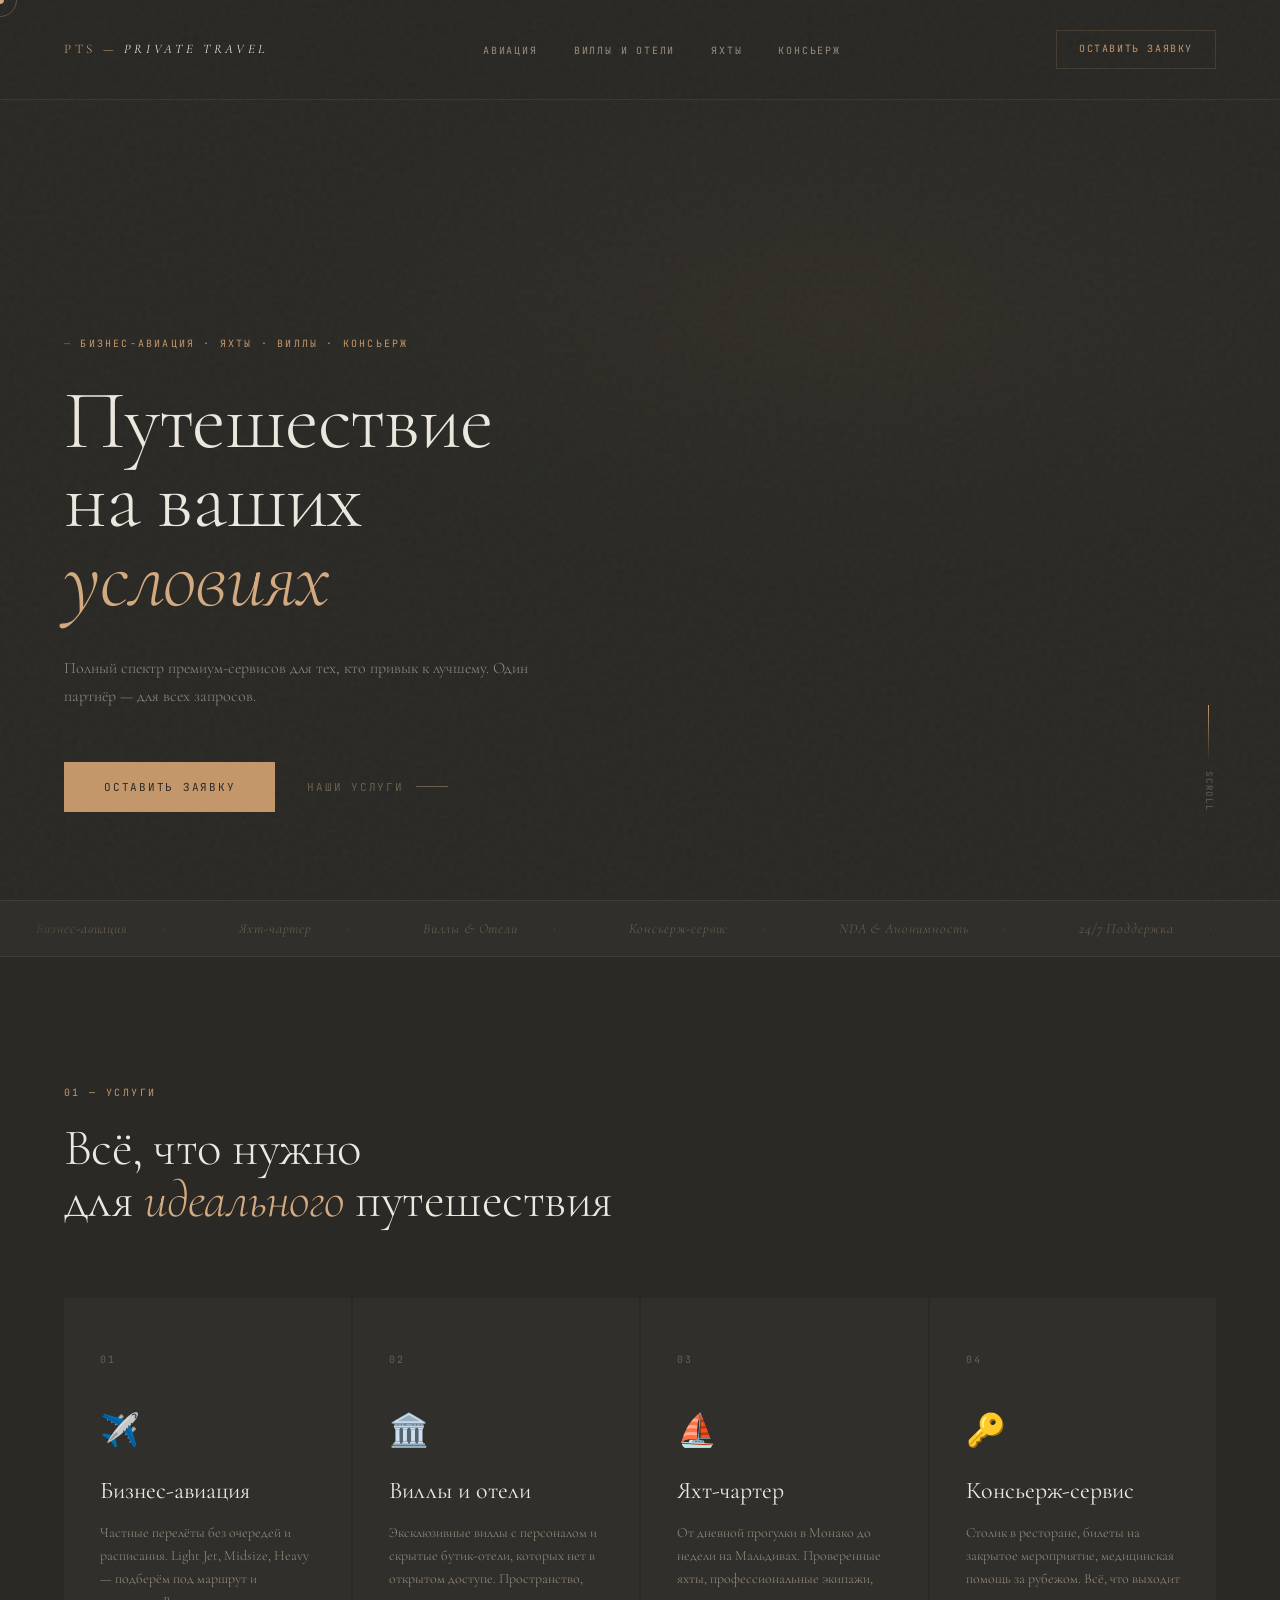
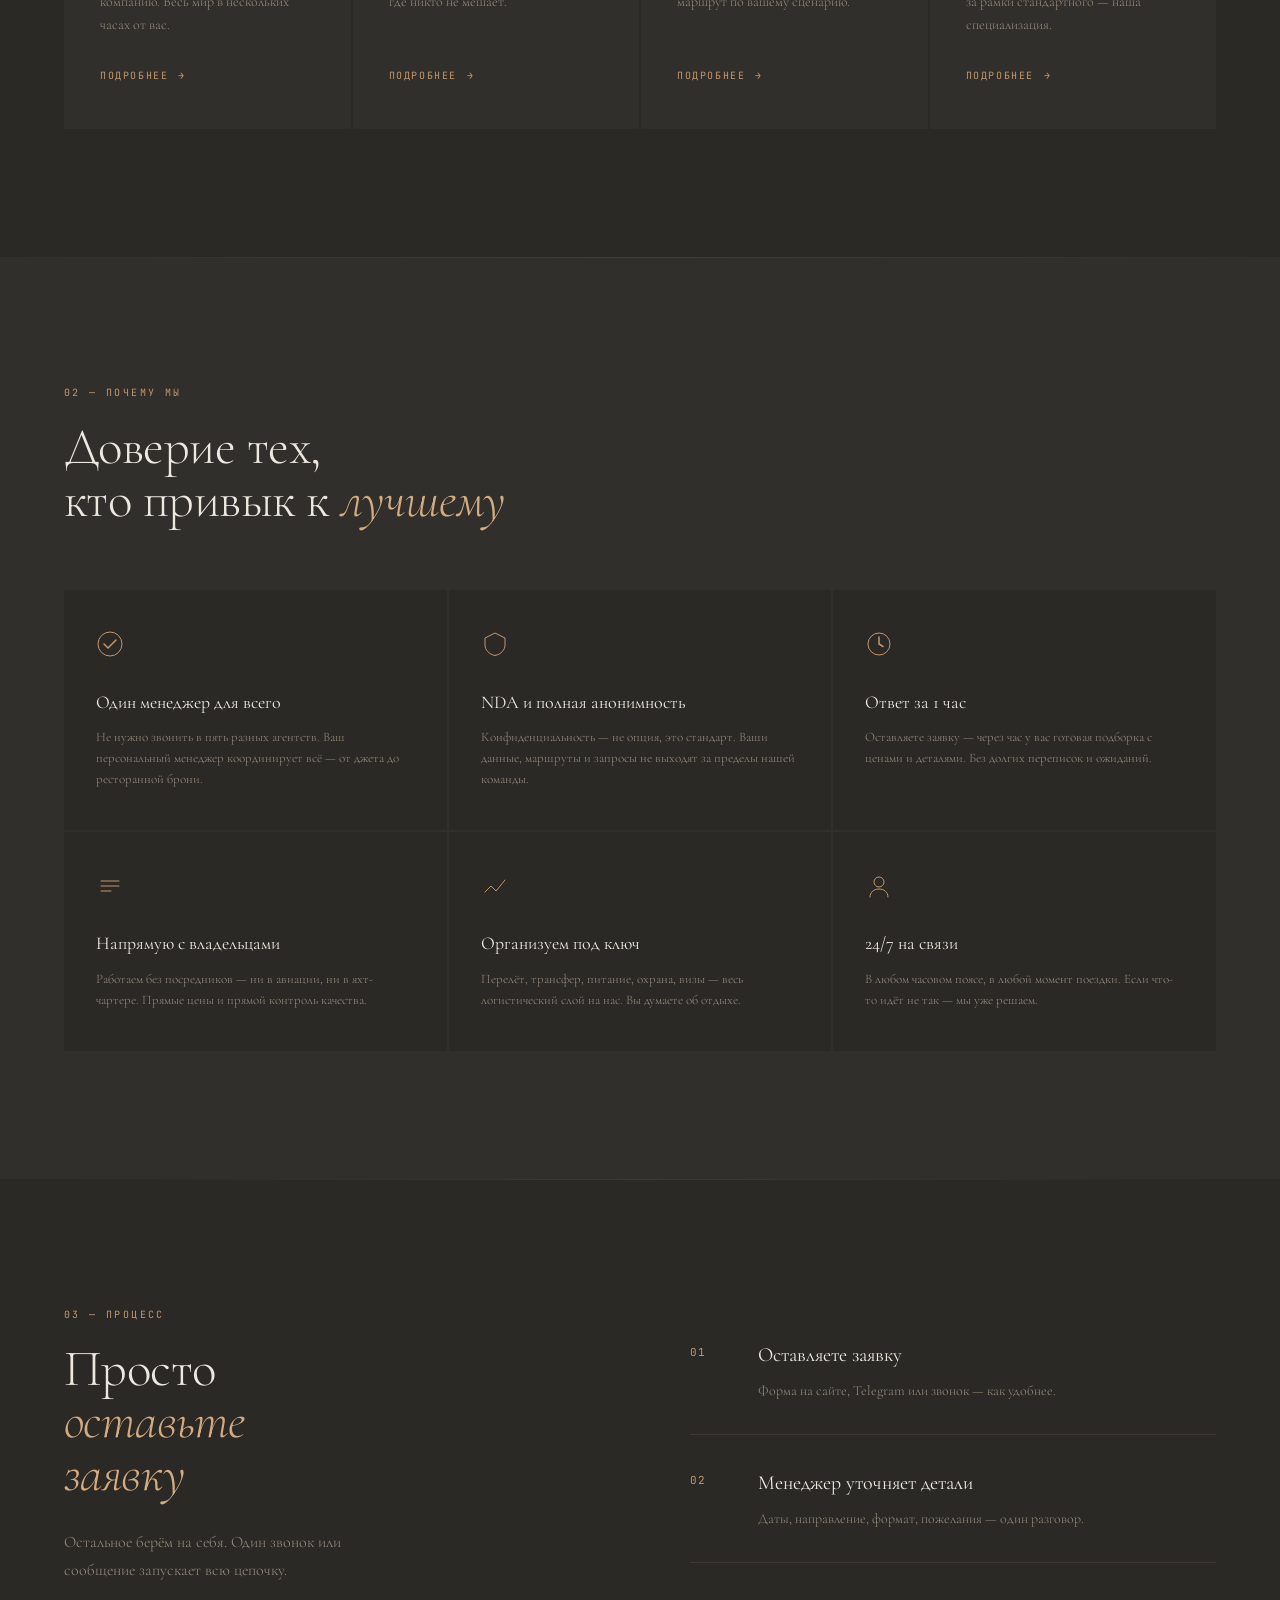
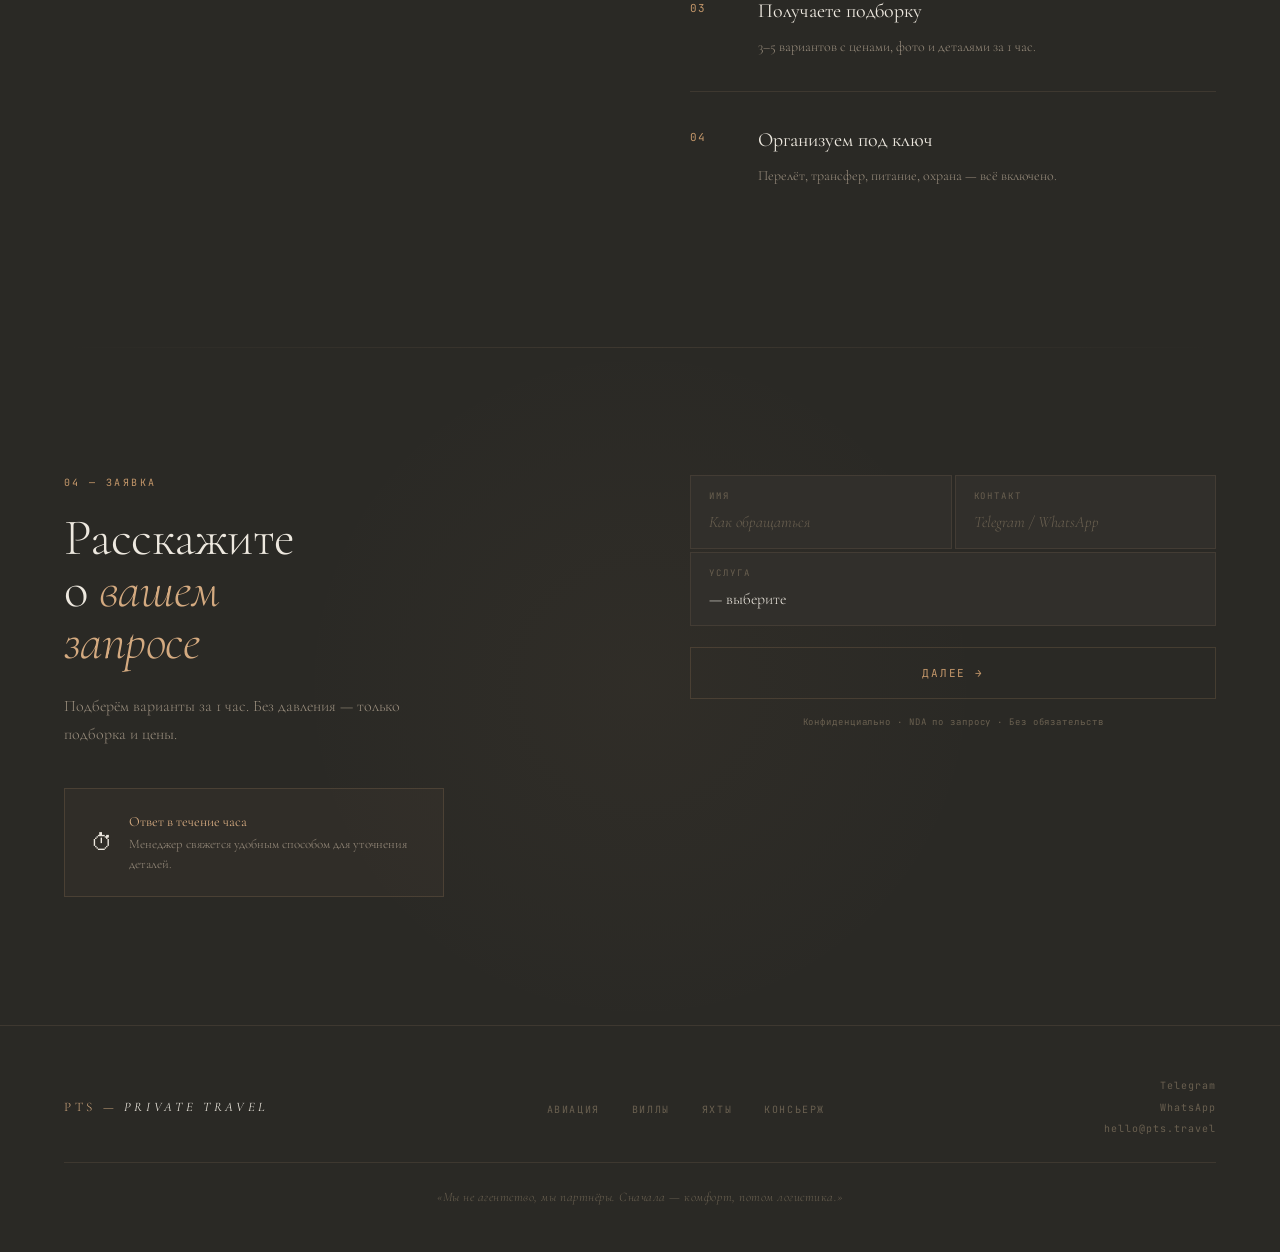
==== index.html @ 1ba2e98f "fix hero section" ====
<!DOCTYPE html>
<html lang="ru">
<head>
<meta charset="UTF-8">
<meta name="viewport" content="width=device-width, initial-scale=1.0">
<title>Private Travel Services — Luxury Travel</title>
<link rel="stylesheet" href="style.css">
<style>
/* ── index.html — page-specific styles ── */

/* Process section responsive grid */
.process-grid {
  display: grid;
  grid-template-columns: 1fr 1fr;
  gap: 100px;
  align-items: start;
}
@media (max-width: 860px) {
  .process-grid { grid-template-columns: 1fr; gap: 48px; }
}

/* Mobile sticky CTA */
.mobile-sticky-cta { display: none; }
@media (max-width: 860px) {
  .mobile-sticky-cta {
    display: block;
    position: fixed;
    bottom: 0; left: 0; right: 0;
    background: var(--honey);
    color: var(--charcoal);
    font-family: var(--mono);
    font-size: 11px;
    letter-spacing: .18em;
    text-transform: uppercase;
    text-align: center;
    padding: 18px 24px;
    padding-bottom: calc(18px + env(safe-area-inset-bottom));
    text-decoration: none;
    z-index: 300;
    transition: background .3s;
  }
  .mobile-sticky-cta:active { background: var(--accent-lt); }
  footer { padding-bottom: 80px; }
}

/* Multi-step form */
.form-step {
  display: flex;
  flex-direction: column;
  gap: 3px;
}
.form-step-2 { display: none; }
.form-step-2.active { display: flex; }

.form-next-btn {
  margin-top: 18px;
  background: transparent;
  color: var(--honey);
  border: 1px solid var(--border);
  font-family: var(--mono);
  font-size: 11px;
  letter-spacing: .18em;
  text-transform: uppercase;
  padding: 18px 40px;
  cursor: pointer;
  width: 100%;
  text-align: center;
  transition: all .3s;
}
.form-next-btn:hover {
  background: rgba(196,151,106,.07);
  border-color: var(--honey);
}

.form-back-btn {
  margin-bottom: 4px;
  background: none;
  border: none;
  color: var(--text-dim);
  font-family: var(--mono);
  font-size: 9px;
  letter-spacing: .18em;
  text-transform: uppercase;
  cursor: pointer;
  padding: 0;
  display: flex;
  align-items: center;
  gap: 8px;
  transition: color .3s;
}
.form-back-btn:hover { color: var(--text-muted); }
.form-back-btn::before { content: '←'; }

.form-step-label {
  font-family: var(--mono);
  font-size: 9px;
  letter-spacing: .2em;
  text-transform: uppercase;
  color: var(--honey);
  padding: 10px 0 6px;
  border-bottom: 1px solid var(--border-dim);
  margin-bottom: 4px;
}

/* Date input styling */
input[type="date"] {
  color-scheme: dark;
  cursor: pointer;
}
input[type="date"]::-webkit-calendar-picker-indicator {
  filter: opacity(0.45) sepia(1) hue-rotate(340deg) saturate(1.5);
  cursor: pointer;
  transition: filter .3s;
}
input[type="date"]:hover::-webkit-calendar-picker-indicator,
input[type="date"]:focus::-webkit-calendar-picker-indicator {
  filter: opacity(0.85) sepia(1) hue-rotate(340deg) saturate(1.5);
}
input[type="number"] { cursor: text; }
</style>
</head>
<body>

<div class="cursor" id="cursor"></div>
<div class="cursor-ring" id="cursor-ring"></div>

<!-- NAV -->
<nav id="main-nav">
  <a href="index.html" class="nav-logo">PTS &mdash; <span>Private Travel</span></a>
  <ul class="nav-links">
    <li><a href="aviation.html">Авиация</a></li>
    <li><a href="villas.html">Виллы и отели</a></li>
    <li><a href="yachts.html">Яхты</a></li>
    <li><a href="concierge.html">Консьерж</a></li>
  </ul>
  <a href="#form" class="nav-cta">Оставить заявку</a>
</nav>

<!-- HERO -->
<section class="hero">
  <div class="hero-bg" style="background-image: url('https://images.unsplash.com/photo-1506905925346-21bda4d32df4?w=1920&q=80');"></div>
  <span class="hero-label">Бизнес-авиация · Яхты · Виллы · Консьерж</span>
  <h1 class="hero-title">Путешествие<br>на ваших<br><em>условиях</em></h1>
  <p class="hero-sub">Полный спектр премиум-сервисов для тех, кто привык к лучшему. Один партнёр — для всех запросов.</p>
  <div class="hero-actions">
    <a href="#form" class="btn-primary">Оставить заявку</a>
    <a href="#services" class="btn-ghost">Наши услуги</a>
  </div>
  <div class="hero-scroll-indicator">
    <div class="scroll-line"></div>
    <span>Scroll</span>
  </div>
</section>

<!-- MARQUEE -->
<div class="marquee-band">
  <div class="marquee-track">
    <span class="marquee-item">Бизнес-авиация</span>
    <span class="marquee-item">Яхт-чартер</span>
    <span class="marquee-item">Виллы & Отели</span>
    <span class="marquee-item">Консьерж-сервис</span>
    <span class="marquee-item">NDA & Анонимность</span>
    <span class="marquee-item">24/7 Поддержка</span>
    <span class="marquee-item">Под ключ</span>
    <span class="marquee-item">Бизнес-авиация</span>
    <span class="marquee-item">Яхт-чартер</span>
    <span class="marquee-item">Виллы & Отели</span>
    <span class="marquee-item">Консьерж-сервис</span>
    <span class="marquee-item">NDA & Анонимность</span>
    <span class="marquee-item">24/7 Поддержка</span>
    <span class="marquee-item">Под ключ</span>
  </div>
</div>

<!-- SERVICES -->
<section class="section" id="services">
  <div class="reveal">
    <span class="section-label">01 &mdash; Услуги</span>
    <h2 class="section-title">Всё, что нужно<br>для <em>идеального</em> путешествия</h2>
  </div>
  <div class="services-grid" data-stagger>

    <a href="aviation.html" class="service-card reveal reveal-delay-1">
      <div class="service-card-num">01</div>
      <span class="service-card-icon">✈️</span>
      <div class="service-card-name">Бизнес-авиация</div>
      <p class="service-card-desc">Частные перелёты без очередей и расписания. Light Jet, Midsize, Heavy — подберём под маршрут и компанию. Весь мир в нескольких часах от вас.</p>
      <div class="service-card-link">Подробнее</div>
    </a>

    <a href="villas.html" class="service-card reveal reveal-delay-2">
      <div class="service-card-num">02</div>
      <span class="service-card-icon">🏛️</span>
      <div class="service-card-name">Виллы и отели</div>
      <p class="service-card-desc">Эксклюзивные виллы с персоналом и скрытые бутик-отели, которых нет в открытом доступе. Пространство, где никто не мешает.</p>
      <div class="service-card-link">Подробнее</div>
    </a>

    <a href="yachts.html" class="service-card reveal reveal-delay-3">
      <div class="service-card-num">03</div>
      <span class="service-card-icon">⛵</span>
      <div class="service-card-name">Яхт-чартер</div>
      <p class="service-card-desc">От дневной прогулки в Монако до недели на Мальдивах. Проверенные яхты, профессиональные экипажи, маршрут по вашему сценарию.</p>
      <div class="service-card-link">Подробнее</div>
    </a>

    <a href="concierge.html" class="service-card reveal reveal-delay-4">
      <div class="service-card-num">04</div>
      <span class="service-card-icon">🔑</span>
      <div class="service-card-name">Консьерж-сервис</div>
      <p class="service-card-desc">Столик в ресторане, билеты на закрытое мероприятие, медицинская помощь за рубежом. Всё, что выходит за рамки стандартного — наша специализация.</p>
      <div class="service-card-link">Подробнее</div>
    </a>

  </div>
</section>

<!-- WHY -->
<section class="section section-alt" id="why">
  <div class="reveal">
    <span class="section-label">02 &mdash; Почему мы</span>
    <h2 class="section-title">Доверие тех,<br>кто привык к <em>лучшему</em></h2>
  </div>
  <div class="why-grid" data-stagger>
    <div class="why-item reveal">
      <svg viewBox="0 0 28 28" fill="none"><circle cx="14" cy="14" r="12" stroke="#c4976a" stroke-width="1"/><path d="M8 14l4 4 8-8" stroke="#c4976a" stroke-width="1.5" stroke-linecap="round" stroke-linejoin="round"/></svg>
      <div class="why-item-title">Один менеджер для всего</div>
      <div class="why-item-text">Не нужно звонить в пять разных агентств. Ваш персональный менеджер координирует всё — от джета до ресторанной брони.</div>
    </div>
    <div class="why-item reveal">
      <svg viewBox="0 0 28 28" fill="none"><path d="M14 3L4 8v7c0 4.8 3.8 9.3 10 10.5C20.2 24.3 24 19.8 24 15V8L14 3z" stroke="#c4976a" stroke-width="1" stroke-linejoin="round"/></svg>
      <div class="why-item-title">NDA и полная анонимность</div>
      <div class="why-item-text">Конфиденциальность — не опция, это стандарт. Ваши данные, маршруты и запросы не выходят за пределы нашей команды.</div>
    </div>
    <div class="why-item reveal">
      <svg viewBox="0 0 28 28" fill="none"><circle cx="14" cy="14" r="11" stroke="#c4976a" stroke-width="1"/><path d="M14 7v7l4 2.5" stroke="#c4976a" stroke-width="1.5" stroke-linecap="round"/></svg>
      <div class="why-item-title">Ответ за 1 час</div>
      <div class="why-item-text">Оставляете заявку — через час у вас готовая подборка с ценами и деталями. Без долгих переписок и ожиданий.</div>
    </div>
    <div class="why-item reveal">
      <svg viewBox="0 0 28 28" fill="none"><path d="M5 14h18M5 9h18M5 19h10" stroke="#c4976a" stroke-width="1" stroke-linecap="round"/></svg>
      <div class="why-item-title">Напрямую с владельцами</div>
      <div class="why-item-text">Работаем без посредников — ни в авиации, ни в яхт-чартере. Прямые цены и прямой контроль качества.</div>
    </div>
    <div class="why-item reveal">
      <svg viewBox="0 0 28 28" fill="none"><path d="M4 20l6-6 5 5 9-11" stroke="#c4976a" stroke-width="1" stroke-linecap="round" stroke-linejoin="round"/></svg>
      <div class="why-item-title">Организуем под ключ</div>
      <div class="why-item-text">Перелёт, трансфер, питание, охрана, визы — весь логистический слой на нас. Вы думаете об отдыхе.</div>
    </div>
    <div class="why-item reveal">
      <svg viewBox="0 0 28 28" fill="none"><circle cx="14" cy="10" r="5" stroke="#c4976a" stroke-width="1"/><path d="M5 25c0-5 4-8 9-8s9 3 9 8" stroke="#c4976a" stroke-width="1" stroke-linecap="round"/></svg>
      <div class="why-item-title">24/7 на связи</div>
      <div class="why-item-text">В любом часовом поясе, в любой момент поездки. Если что-то идёт не так — мы уже решаем.</div>
    </div>
  </div>
</section>

<!-- HOW IT WORKS -->
<section class="section" id="how">
  <div class="process-grid">
    <div class="reveal">
      <span class="section-label">03 &mdash; Процесс</span>
      <h2 class="section-title">Просто<br><em>оставьте<br>заявку</em></h2>
      <p style="margin-top:28px;font-size:16px;font-weight:300;color:var(--text-muted);line-height:1.75;max-width:340px;">Остальное берём на себя. Один звонок или сообщение запускает всю цепочку.</p>
    </div>
    <div>
      <div style="display:flex;flex-direction:column;gap:0;" data-stagger>
        <div class="reveal" style="display:grid;grid-template-columns:44px 1fr;gap:24px;padding:32px 0;border-bottom:1px solid var(--border-dim);">
          <div style="font-family:var(--mono);font-size:11px;letter-spacing:.1em;color:var(--honey);padding-top:4px;">01</div>
          <div>
            <div style="font-family:var(--serif);font-size:20px;font-weight:400;color:var(--cream-light);margin-bottom:8px;">Оставляете заявку</div>
            <div style="font-size:14px;font-weight:300;color:var(--text-muted);line-height:1.6;">Форма на сайте, Telegram или звонок — как удобнее.</div>
          </div>
        </div>
        <div class="reveal" style="display:grid;grid-template-columns:44px 1fr;gap:24px;padding:32px 0;border-bottom:1px solid var(--border-dim);">
          <div style="font-family:var(--mono);font-size:11px;letter-spacing:.1em;color:var(--honey);padding-top:4px;">02</div>
          <div>
            <div style="font-family:var(--serif);font-size:20px;font-weight:400;color:var(--cream-light);margin-bottom:8px;">Менеджер уточняет детали</div>
            <div style="font-size:14px;font-weight:300;color:var(--text-muted);line-height:1.6;">Даты, направление, формат, пожелания — один разговор.</div>
          </div>
        </div>
        <div class="reveal" style="display:grid;grid-template-columns:44px 1fr;gap:24px;padding:32px 0;border-bottom:1px solid var(--border-dim);">
          <div style="font-family:var(--mono);font-size:11px;letter-spacing:.1em;color:var(--honey);padding-top:4px;">03</div>
          <div>
            <div style="font-family:var(--serif);font-size:20px;font-weight:400;color:var(--cream-light);margin-bottom:8px;">Получаете подборку</div>
            <div style="font-size:14px;font-weight:300;color:var(--text-muted);line-height:1.6;">3–5 вариантов с ценами, фото и деталями за 1 час.</div>
          </div>
        </div>
        <div class="reveal" style="display:grid;grid-template-columns:44px 1fr;gap:24px;padding:32px 0;">
          <div style="font-family:var(--mono);font-size:11px;letter-spacing:.1em;color:var(--honey);padding-top:4px;">04</div>
          <div>
            <div style="font-family:var(--serif);font-size:20px;font-weight:400;color:var(--cream-light);margin-bottom:8px;">Организуем под ключ</div>
            <div style="font-size:14px;font-weight:300;color:var(--text-muted);line-height:1.6;">Перелёт, трансфер, питание, охрана — всё включено.</div>
          </div>
        </div>
      </div>
    </div>
  </div>
</section>

<!-- FORM -->
<section class="form-section" id="form">
  <div class="form-layout">
    <div class="form-left reveal">
      <span class="section-label">04 &mdash; Заявка</span>
      <h2 class="section-title">Расскажите<br>о <em>вашем<br>запросе</em></h2>
      <p>Подберём варианты за 1 час. Без давления — только подборка и цены.</p>
      <div class="form-badge">
        <div class="form-badge-icon">⏱</div>
        <div class="form-badge-text">
          <strong>Ответ в течение часа</strong>
          Менеджер свяжется удобным способом для уточнения деталей.
        </div>
      </div>
    </div>
    <div>
      <form id="contactForm">

        <!-- ШАГ 1 — Контакт и услуга -->
        <div class="form-step" id="formStep1">
          <div class="form-row">
            <div class="field-group">
              <label class="field-label" for="name">Имя</label>
              <input type="text" id="name" name="name" placeholder="Как обращаться">
            </div>
            <div class="field-group">
              <label class="field-label" for="contact">Контакт</label>
              <input type="text" id="contact" name="contact" placeholder="Telegram / WhatsApp">
            </div>
          </div>
          <div class="field-group">
            <label class="field-label" for="service">Услуга</label>
            <select id="service" name="service">
              <option value="" disabled selected>— выберите</option>
              <option value="aviation">Бизнес-авиация</option>
              <option value="villas">Виллы и отели</option>
              <option value="yachts">Яхт-чартер</option>
              <option value="concierge">Консьерж-сервис</option>
              <option value="multi">Несколько услуг</option>
            </select>
          </div>
          <button type="button" class="form-next-btn" id="formNextBtn">Далее →</button>
          <p class="form-fine">Конфиденциально · NDA по запросу · Без обязательств</p>
        </div>

        <!-- ШАГ 2А — Бизнес-авиация -->
        <div class="form-step form-step-2" id="step-aviation">
          <button type="button" class="form-back-btn" data-back>Назад</button>
          <div class="form-step-label">Бизнес-авиация</div>
          <div class="form-row">
            <div class="field-group">
              <label class="field-label" for="av-from">Откуда</label>
              <input type="text" id="av-from" name="av_from" placeholder="Город / аэропорт">
            </div>
            <div class="field-group">
              <label class="field-label" for="av-to">Куда</label>
              <input type="text" id="av-to" name="av_to" placeholder="Город / аэропорт">
            </div>
          </div>
          <div class="form-row">
            <div class="field-group">
              <label class="field-label" for="av-date">Дата вылета</label>
              <input type="date" id="av-date" name="av_date">
            </div>
            <div class="field-group">
              <label class="field-label" for="av-return">Обратно (если нужно)</label>
              <input type="date" id="av-return" name="av_return">
            </div>
          </div>
          <div class="form-row">
            <div class="field-group">
              <label class="field-label" for="av-pax">Пассажиры</label>
              <input type="number" id="av-pax" name="av_pax" placeholder="Кол-во человек" min="1" max="30">
            </div>
            <div class="field-group">
              <label class="field-label" for="av-class">Класс воздушного судна</label>
              <select id="av-class" name="av_class">
                <option value="" disabled selected>— выберите</option>
                <option>Light Jet (до 8 мест)</option>
                <option>Midsize (до 9 мест)</option>
                <option>Heavy Jet (до 14 мест)</option>
                <option>Ultra-Long Range</option>
                <option>Помогите выбрать</option>
              </select>
            </div>
          </div>
          <div class="field-group">
            <label class="field-label" for="av-wishes">Пожелания</label>
            <textarea id="av-wishes" name="av_wishes" placeholder="Питание, трансфер, особые запросы…"></textarea>
          </div>
          <button type="submit" class="btn-submit">Отправить запрос →</button>
          <p class="form-fine">Конфиденциально · NDA по запросу · Без обязательств</p>
        </div>

        <!-- ШАГ 2Б — Виллы и отели -->
        <div class="form-step form-step-2" id="step-villas">
          <button type="button" class="form-back-btn" data-back>Назад</button>
          <div class="form-step-label">Виллы и отели</div>
          <div class="field-group">
            <label class="field-label" for="vil-dest">Направление</label>
            <input type="text" id="vil-dest" name="vil_dest" placeholder="Страна, регион, город">
          </div>
          <div class="form-row">
            <div class="field-group">
              <label class="field-label" for="vil-checkin">Заезд</label>
              <input type="date" id="vil-checkin" name="vil_checkin">
            </div>
            <div class="field-group">
              <label class="field-label" for="vil-checkout">Выезд</label>
              <input type="date" id="vil-checkout" name="vil_checkout">
            </div>
          </div>
          <div class="form-row">
            <div class="field-group">
              <label class="field-label" for="vil-guests">Гости</label>
              <input type="number" id="vil-guests" name="vil_guests" placeholder="Кол-во человек" min="1">
            </div>
            <div class="field-group">
              <label class="field-label" for="vil-budget">Бюджет</label>
              <input type="text" id="vil-budget" name="vil_budget" placeholder="€ / $ в сутки или общий">
            </div>
          </div>
          <div class="field-group">
            <label class="field-label" for="vil-wishes">Пожелания</label>
            <textarea id="vil-wishes" name="vil_wishes" placeholder="Пул, персонал, локация, стиль виллы…"></textarea>
          </div>
          <button type="submit" class="btn-submit">Отправить запрос →</button>
          <p class="form-fine">Конфиденциально · NDA по запросу · Без обязательств</p>
        </div>

        <!-- ШАГ 2В — Яхт-чартер -->
        <div class="form-step form-step-2" id="step-yachts">
          <button type="button" class="form-back-btn" data-back>Назад</button>
          <div class="form-step-label">Яхт-чартер</div>
          <div class="field-group">
            <label class="field-label" for="ya-port">Порт отправления</label>
            <input type="text" id="ya-port" name="ya_port" placeholder="Монако, Ибица, Сплит…">
          </div>
          <div class="form-row">
            <div class="field-group">
              <label class="field-label" for="ya-start">Начало чартера</label>
              <input type="date" id="ya-start" name="ya_start">
            </div>
            <div class="field-group">
              <label class="field-label" for="ya-end">Конец чартера</label>
              <input type="date" id="ya-end" name="ya_end">
            </div>
          </div>
          <div class="form-row">
            <div class="field-group">
              <label class="field-label" for="ya-type">Тип яхты</label>
              <select id="ya-type" name="ya_type">
                <option value="" disabled selected>— выберите</option>
                <option>Моторная яхта</option>
                <option>Парусная яхта</option>
                <option>Катамаран</option>
                <option>Гулет</option>
                <option>Не важно — подберите</option>
              </select>
            </div>
            <div class="field-group">
              <label class="field-label" for="ya-pax">Человек на борту</label>
              <input type="number" id="ya-pax" name="ya_pax" placeholder="Кол-во человек" min="1">
            </div>
          </div>
          <div class="field-group">
            <label class="field-label" for="ya-wishes">Пожелания</label>
            <textarea id="ya-wishes" name="ya_wishes" placeholder="Маршрут, бюджет, особые пожелания…"></textarea>
          </div>
          <button type="submit" class="btn-submit">Отправить запрос →</button>
          <p class="form-fine">Конфиденциально · NDA по запросу · Без обязательств</p>
        </div>

        <!-- ШАГ 2Г — Консьерж-сервис -->
        <div class="form-step form-step-2" id="step-concierge">
          <button type="button" class="form-back-btn" data-back>Назад</button>
          <div class="form-step-label">Консьерж-сервис</div>
          <div class="field-group">
            <label class="field-label" for="co-location">Страна / город</label>
            <input type="text" id="co-location" name="co_location" placeholder="Где нужна помощь">
          </div>
          <div class="field-group">
            <label class="field-label" for="co-date">Дата (если актуально)</label>
            <input type="date" id="co-date" name="co_date">
          </div>
          <div class="field-group">
            <label class="field-label" for="co-request">Опишите запрос</label>
            <textarea id="co-request" name="co_request" placeholder="Ресторан, мероприятие, медицина, охрана, визы…" style="min-height:120px;"></textarea>
          </div>
          <button type="submit" class="btn-submit">Отправить запрос →</button>
          <p class="form-fine">Конфиденциально · NDA по запросу · Без обязательств</p>
        </div>

        <!-- ШАГ 2Д — Несколько услуг -->
        <div class="form-step form-step-2" id="step-multi">
          <button type="button" class="form-back-btn" data-back>Назад</button>
          <div class="form-step-label">Несколько услуг</div>
          <div class="form-row">
            <div class="field-group">
              <label class="field-label" for="mu-start">Начало поездки</label>
              <input type="date" id="mu-start" name="mu_start">
            </div>
            <div class="field-group">
              <label class="field-label" for="mu-end">Конец поездки</label>
              <input type="date" id="mu-end" name="mu_end">
            </div>
          </div>
          <div class="field-group">
            <label class="field-label" for="mu-desc">Опишите поездку</label>
            <textarea id="mu-desc" name="mu_desc" placeholder="Что нужно организовать, маршрут, пожелания…" style="min-height:120px;"></textarea>
          </div>
          <button type="submit" class="btn-submit">Отправить запрос →</button>
          <p class="form-fine">Конфиденциально · NDA по запросу · Без обязательств</p>
        </div>

      </form>
      <div class="form-success" id="formSuccess">
        <h3>Заявка принята</h3>
        <p>Менеджер свяжется с вами в течение часа.<br>Спасибо, что выбрали нас.</p>
      </div>
    </div>
  </div>
</section>

<!-- FOOTER -->
<footer>
  <a href="index.html" class="footer-logo">PTS &mdash; <span>Private Travel</span></a>
  <ul class="footer-nav">
    <li><a href="aviation.html">Авиация</a></li>
    <li><a href="villas.html">Виллы</a></li>
    <li><a href="yachts.html">Яхты</a></li>
    <li><a href="concierge.html">Консьерж</a></li>
  </ul>
  <div class="footer-contacts">
    <a href="https://t.me/pts">Telegram</a>
    <a href="https://wa.me/79000000000">WhatsApp</a>
    <a href="mailto:hello@pts.travel">hello@pts.travel</a>
  </div>
  <p class="footer-tagline">«Мы не агентство, мы партнёры. Сначала — комфорт, потом логистика.»</p>
</footer>

<a href="#form" class="mobile-sticky-cta">Оставить заявку</a>

<script src="shared.js"></script>
<script>
(function() {
  var serviceMap = {
    aviation: 'step-aviation',
    villas:   'step-villas',
    yachts:   'step-yachts',
    concierge:'step-concierge',
    multi:    'step-multi'
  };

  var step1   = document.getElementById('formStep1');
  var nextBtn = document.getElementById('formNextBtn');
  var nameIn  = document.getElementById('name');
  var contIn  = document.getElementById('contact');
  var svcSel  = document.getElementById('service');

  if (!nextBtn) return;

  nextBtn.addEventListener('click', function() {
    var name    = nameIn.value.trim();
    var contact = contIn.value.trim();
    var service = svcSel.value;

    if (!name)    { nameIn.focus();  return; }
    if (!contact) { contIn.focus();  return; }
    if (!service) { svcSel.focus();  return; }

    step1.style.display = 'none';

    var stepEl = document.getElementById(serviceMap[service]);
    if (stepEl) {
      stepEl.classList.add('active');
      stepEl.scrollIntoView({ behavior: 'smooth', block: 'nearest' });
    }
  });

  document.querySelectorAll('[data-back]').forEach(function(btn) {
    btn.addEventListener('click', function() {
      var parent = btn.closest('.form-step-2');
      if (parent) parent.classList.remove('active');
      step1.style.display = '';
      step1.scrollIntoView({ behavior: 'smooth', block: 'nearest' });
    });
  });
})();
</script>
</body>
</html>
---- style.css ----
/* =============================================
   PTS — Private Travel Services
   Shared Design System
   Palette: Charcoal / Warm Brown / Dark Mocha / Honey / Cream
   ============================================= */

@import url('https://fonts.googleapis.com/css2?family=Cormorant+Garamond:ital,wght@0,300;0,400;0,600;1,300;1,400;1,600&family=Tenor+Sans&family=JetBrains+Mono:wght@300;400&display=swap');

:root {
  /* Palette from image */
  --charcoal:   #2f2e2b;
  --mocha:      #4a3f32;
  --brown:      #7a6550;
  --honey:      #c4976a;
  --cream:      #d8cfc2;
  --cream-light:#ede8df;

  /* Semantic */
  --bg:         #2a2925;
  --bg2:        #312f2b;
  --bg3:        #3a3730;
  --surface:    #403d37;
  --accent:     var(--honey);
  --accent-lt:  #d4aa80;
  --text:       var(--cream-light);
  --text-muted: #9a8e7e;
  --text-dim:   #6a6050;
  --border:     rgba(196,151,106,0.18);
  --border-dim: rgba(122,101,80,0.25);

  /* Type */
  --serif: 'Cormorant Garamond', Georgia, serif;
  --sans:  'Tenor Sans', sans-serif;
  --mono:  'JetBrains Mono', monospace;
}

*, *::before, *::after { box-sizing: border-box; margin: 0; padding: 0; }
html { scroll-behavior: smooth; }

body {
  background: var(--bg);
  color: var(--text);
  font-family: var(--serif);
  font-size: 18px;
  line-height: 1.65;
  overflow-x: hidden;
  cursor: none;
}

/* CURSOR */
.cursor {
  position: fixed;
  width: 8px; height: 8px;
  background: var(--honey);
  border-radius: 50%;
  pointer-events: none;
  z-index: 9999;
  transform: translate(-50%,-50%);
  transition: width .25s, height .25s;
  mix-blend-mode: screen;
}
.cursor-ring {
  position: fixed;
  width: 34px; height: 34px;
  border: 1px solid rgba(196,151,106,.35);
  border-radius: 50%;
  pointer-events: none;
  z-index: 9998;
  transform: translate(-50%,-50%);
}

/* NOISE */
body::before {
  content: '';
  position: fixed; inset: 0;
  background-image: url("data:image/svg+xml,%3Csvg viewBox='0 0 200 200' xmlns='http://www.w3.org/2000/svg'%3E%3Cfilter id='n'%3E%3CfeTurbulence type='fractalNoise' baseFrequency='.85' numOctaves='4' stitchTiles='stitch'/%3E%3C/filter%3E%3Crect width='100%25' height='100%25' filter='url(%23n)'/%3E%3C/svg%3E");
  opacity: .028;
  pointer-events: none;
  z-index: 9000;
}

/* ── NAV ── */
nav {
  position: fixed;
  top: 0; left: 0; right: 0;
  z-index: 200;
  display: flex;
  align-items: center;
  justify-content: space-between;
  padding: 30px 64px;
  transition: background .4s, padding .4s, border-color .4s, backdrop-filter .4s;
  border-bottom: 1px solid var(--border-dim);
  background: rgba(42,41,37,.6);
  backdrop-filter: blur(14px);
}
nav.scrolled {
  background: rgba(42,41,37,.94);
  backdrop-filter: blur(24px);
  padding: 18px 64px;
  border-bottom-color: rgba(122,101,80,.45);
}

.nav-logo {
  font-family: var(--serif);
  font-size: 13px;
  font-weight: 300;
  letter-spacing: .28em;
  text-transform: uppercase;
  color: var(--accent-lt);
  text-decoration: none;
  line-height: 1;
}
.nav-logo span { font-style: italic; color: var(--cream-light); font-weight: 400; }

.nav-links {
  display: flex;
  align-items: center;
  gap: 36px;
  list-style: none;
}
.nav-links a {
  font-family: var(--mono);
  font-size: 10px;
  letter-spacing: .18em;
  text-transform: uppercase;
  color: var(--text-muted);
  text-decoration: none;
  transition: color .3s;
  position: relative;
}
.nav-links a::after {
  content: '';
  position: absolute;
  bottom: -3px; left: 0;
  width: 0; height: 1px;
  background: var(--honey);
  transition: width .3s;
}
.nav-links a:hover, .nav-links a.active { color: var(--cream-light); }
.nav-links a:hover::after, .nav-links a.active::after { width: 100%; }

.nav-cta {
  font-family: var(--mono);
  font-size: 10px;
  letter-spacing: .16em;
  text-transform: uppercase;
  color: var(--honey);
  text-decoration: none;
  border: 1px solid var(--border);
  padding: 10px 22px;
  transition: all .3s;
  position: relative;
  overflow: hidden;
}
.nav-cta::before {
  content: '';
  position: absolute; inset: 0;
  background: var(--honey);
  transform: translateX(-100%);
  transition: transform .3s ease;
  z-index: -1;
}
.nav-cta:hover { color: var(--bg); }
.nav-cta:hover::before { transform: translateX(0); }

/* HAMBURGER mobile */
.nav-burger {
  display: none;
  flex-direction: column;
  gap: 5px;
  cursor: none;
  padding: 4px;
}
.nav-burger span {
  display: block; width: 24px; height: 1px;
  background: var(--text-muted);
  transition: all .3s;
}

/* ── HERO ── */
.hero {
  position: relative;
  height: 100vh; min-height: 680px;
  display: flex; flex-direction: column;
  justify-content: flex-end;
  padding: 0 64px 88px;
  overflow: hidden;
}
.hero-bg {
  position: absolute; inset: 0;
  background-size: cover;
  background-position: center;
  background-repeat: no-repeat;
}
.hero-bg::after {
  content: '';
  position: absolute; inset: 0;
  background:
    linear-gradient(180deg, rgba(42,41,37,.25) 0%, rgba(42,41,37,.1) 35%, rgba(42,41,37,.6) 70%, var(--bg) 100%),
    radial-gradient(ellipse 70% 50% at 65% 35%, rgba(196,151,106,.05) 0%, transparent 60%);
}

.hero-label {
  font-family: var(--mono);
  font-size: 10px;
  letter-spacing: .22em;
  text-transform: uppercase;
  color: var(--honey);
  margin-bottom: 28px;
  opacity: 0;
  animation: fadeUp .8s .3s forwards;
}
.hero-label::before { content: '— '; opacity: .5; }

.hero-title {
  font-family: var(--serif);
  font-size: clamp(48px, 6.5vw, 104px);
  font-weight: 300;
  line-height: .95;
  letter-spacing: -.015em;
  color: var(--cream-light);
  margin-bottom: 36px;
  max-width: 780px;
  opacity: 0;
  animation: fadeUp .9s .5s forwards;
}
.hero-title em { font-style: italic; color: var(--accent-lt); }

.hero-sub {
  font-size: 16px;
  font-weight: 300;
  line-height: 1.75;
  color: rgba(216,207,194,.6);
  max-width: 500px;
  margin-bottom: 52px;
  opacity: 0;
  animation: fadeUp .9s .7s forwards;
}

.hero-actions {
  display: flex; align-items: center; gap: 32px;
  opacity: 0;
  animation: fadeUp .9s .9s forwards;
}

.btn-primary {
  display: inline-block;
  font-family: var(--mono);
  font-size: 11px;
  letter-spacing: .16em;
  text-transform: uppercase;
  color: var(--bg);
  background: var(--honey);
  text-decoration: none;
  padding: 16px 40px;
  transition: all .3s;
}
.btn-primary:hover { background: var(--accent-lt); transform: translateY(-2px); }

.btn-ghost {
  font-family: var(--mono);
  font-size: 11px;
  letter-spacing: .16em;
  text-transform: uppercase;
  color: var(--text-dim);
  text-decoration: none;
  display: flex; align-items: center; gap: 12px;
  transition: color .3s;
}
.btn-ghost:hover { color: var(--cream); }
.btn-ghost::after {
  content: '';
  display: block; width: 48px; height: 1px;
  background: currentColor;
  transform: scaleX(.67);
  transform-origin: left center;
  transition: transform .3s;
}
.btn-ghost:hover::after { transform: scaleX(1); }

.hero-scroll-indicator {
  position: absolute;
  right: 64px; bottom: 88px;
  display: flex; flex-direction: column; align-items: center; gap: 10px;
  opacity: 0;
  animation: fadeIn 1s 1.2s forwards;
}
.hero-scroll-indicator span {
  font-family: var(--mono);
  font-size: 9px;
  letter-spacing: .2em;
  text-transform: uppercase;
  color: var(--text-dim);
  writing-mode: vertical-rl;
}
.scroll-line {
  width: 1px; height: 56px;
  background: linear-gradient(to bottom, var(--honey), transparent);
  animation: scrollPulse 2s ease-in-out infinite;
}

/* ── MARQUEE ── */
.marquee-band {
  overflow: hidden;
  border-top: 1px solid var(--border-dim);
  border-bottom: 1px solid var(--border-dim);
  padding: 16px 0;
  background: var(--bg2);
  position: relative;
}
.marquee-band::before,
.marquee-band::after {
  content: '';
  position: absolute; top: 0; bottom: 0;
  width: 80px; z-index: 2; pointer-events: none;
}
.marquee-band::before { left: 0; background: linear-gradient(to right, var(--bg2), transparent); }
.marquee-band::after  { right: 0; background: linear-gradient(to left,  var(--bg2), transparent); }

.marquee-track {
  display: flex; gap: 0;
  animation: marquee 32s linear infinite;
  width: max-content;
}
.marquee-item {
  white-space: nowrap;
  font-family: var(--serif);
  font-style: italic;
  font-size: 14px;
  font-weight: 300;
  color: var(--text-dim);
  letter-spacing: .06em;
  padding: 0 36px;
  display: flex; align-items: center; gap: 36px;
}
.marquee-item::after {
  content: '◆';
  font-size: 5px;
  color: var(--honey);
  opacity: .5;
}

/* ── SECTION COMMONS ── */
.section {
  padding: 128px 64px;
  position: relative;
}
.section + .section::before,
.section-sep::before {
  content: '';
  position: absolute;
  top: 0; left: 64px; right: 64px;
  height: 1px;
  background: linear-gradient(to right, transparent, var(--border-dim), transparent);
}
.section-alt { background: var(--bg2); }
.section-alt::before { left: 0 !important; right: 0 !important; }

.section-label {
  display: block;
  font-family: var(--mono);
  font-size: 10px;
  letter-spacing: .24em;
  text-transform: uppercase;
  color: var(--honey);
  margin-bottom: 20px;
}
.section-title {
  font-family: var(--serif);
  font-size: clamp(36px, 4vw, 68px);
  font-weight: 300;
  line-height: 1.02;
  letter-spacing: -.01em;
  color: var(--cream-light);
}
.section-title em { font-style: italic; color: var(--accent-lt); }

/* ── SERVICES GRID (index) ── */
.services-grid {
  display: grid;
  grid-template-columns: repeat(4, 1fr);
  gap: 2px;
  margin-top: 72px;
}
.service-card {
  position: relative;
  padding: 52px 36px 44px;
  background: var(--bg2);
  border-top: 2px solid transparent;
  transition: all .4s;
  text-decoration: none;
  display: flex; flex-direction: column;
  min-height: 340px;
  overflow: hidden;
}
.service-card::before {
  content: '';
  position: absolute; inset: 0;
  background: radial-gradient(ellipse at 50% 0%, rgba(196,151,106,.07) 0%, transparent 65%);
  opacity: 0; transition: opacity .4s;
}
.service-card:hover { border-top-color: var(--honey); background: var(--bg3); }
.service-card:hover::before { opacity: 1; }

.service-card-num {
  font-family: var(--mono);
  font-size: 10px;
  letter-spacing: .2em;
  color: var(--text-dim);
  margin-bottom: 36px;
}
.service-card-icon {
  font-size: 32px;
  margin-bottom: 20px;
  display: block;
}
.service-card-name {
  font-family: var(--serif);
  font-size: 24px;
  font-weight: 400;
  color: var(--cream-light);
  margin-bottom: 16px;
  line-height: 1.15;
}
.service-card-desc {
  font-size: 14px;
  font-weight: 300;
  color: var(--text-muted);
  line-height: 1.65;
  flex: 1;
}
.service-card-link {
  margin-top: 32px;
  font-family: var(--mono);
  font-size: 10px;
  letter-spacing: .16em;
  text-transform: uppercase;
  color: var(--honey);
  display: flex; align-items: center; gap: 10px;
  transition: gap .3s;
}
.service-card:hover .service-card-link { gap: 18px; }
.service-card-link::after { content: '→'; }

/* ── WHY GRID ── */
.why-grid {
  display: grid;
  grid-template-columns: repeat(3, 1fr);
  gap: 2px;
  margin-top: 64px;
}
.why-item {
  padding: 40px 32px;
  background: var(--bg);
  transition: background .3s;
}
.why-item:hover { background: var(--bg3); }
.why-item svg { width: 28px; height: 28px; margin-bottom: 20px; }
.why-item-title {
  font-family: var(--serif);
  font-size: 18px;
  font-weight: 400;
  color: var(--cream-light);
  margin-bottom: 10px;
}
.why-item-text {
  font-size: 13px;
  font-weight: 300;
  color: var(--text-muted);
  line-height: 1.6;
}

/* ── FORM SECTION ── */
.form-section {
  padding: 128px 64px;
  position: relative;
  overflow: hidden;
}
.form-section::before {
  content: '';
  position: absolute; top: 0; left: 64px; right: 64px;
  height: 1px;
  background: linear-gradient(to right, transparent, var(--border-dim), transparent);
}
.form-section::after {
  content: '';
  position: absolute;
  top: 50%; left: 50%;
  transform: translate(-50%,-50%);
  width: 700px; height: 700px;
  background: radial-gradient(circle, rgba(196,151,106,.04) 0%, transparent 70%);
  pointer-events: none;
}

.form-layout {
  display: grid;
  grid-template-columns: 1fr 1fr;
  gap: 100px;
  align-items: start;
}

.form-left { position: relative; z-index: 1; }
.form-left .section-title { margin-bottom: 24px; }
.form-left p {
  font-size: 16px; font-weight: 300;
  color: var(--text-muted);
  line-height: 1.75;
  margin-bottom: 40px;
  max-width: 380px;
}

.form-badge {
  display: flex; align-items: center; gap: 16px;
  padding: 22px 26px;
  border: 1px solid var(--border);
  background: rgba(196,151,106,.04);
  max-width: 380px;
}
.form-badge-icon { font-size: 22px; flex-shrink: 0; }
.form-badge-text { font-size: 13px; font-weight: 300; color: var(--text-muted); line-height: 1.5; }
.form-badge-text strong {
  display: block; font-weight: 400;
  color: var(--accent-lt); font-size: 14px;
  margin-bottom: 3px;
}

form { display: flex; flex-direction: column; gap: 3px; position: relative; z-index: 1; }

.field-group { display: flex; flex-direction: column; }
.field-label {
  font-family: var(--mono);
  font-size: 9px; letter-spacing: .22em;
  text-transform: uppercase;
  color: var(--text-dim);
  padding: 13px 18px 0;
  background: var(--bg2);
  border: 1px solid var(--border-dim);
  border-bottom: none;
  transition: border-color .3s, color .3s;
}
.field-group:focus-within .field-label {
  color: var(--honey);
  border-color: var(--border);
}

input, textarea, select {
  background: var(--bg2);
  border: 1px solid var(--border-dim);
  border-top: none;
  color: var(--cream-light);
  font-family: var(--serif);
  font-size: 16px; font-weight: 300;
  padding: 8px 18px 16px;
  outline: none; width: 100%;
  transition: border-color .3s;
  -webkit-appearance: none; appearance: none;
}
input:focus, textarea:focus, select:focus { border-color: var(--border); }
textarea { resize: none; min-height: 88px; }
input::placeholder, textarea::placeholder { color: var(--text-dim); font-style: italic; }
select { cursor: none; }
select option { background: var(--bg2); color: var(--cream-light); }

.form-row { display: grid; grid-template-columns: 1fr 1fr; gap: 3px; }

.btn-submit {
  margin-top: 18px;
  background: var(--honey);
  color: var(--bg);
  border: none;
  font-family: var(--mono);
  font-size: 11px; letter-spacing: .18em;
  text-transform: uppercase;
  padding: 20px 40px;
  cursor: none; width: 100%;
  transition: all .3s;
}
.btn-submit:hover { background: var(--accent-lt); transform: translateY(-2px); }

.form-fine {
  font-family: var(--mono);
  font-size: 9px; letter-spacing: .1em;
  color: var(--text-dim);
  text-align: center;
  margin-top: 14px; line-height: 1.5;
}

.form-success {
  display: none;
  text-align: center;
  padding: 60px 40px;
  border: 1px solid var(--border);
  background: var(--bg2);
}
.form-success.show { display: block; }
.form-success h3 {
  font-family: var(--serif);
  font-size: 32px; font-weight: 300;
  color: var(--cream-light); margin-bottom: 16px;
}
.form-success p { font-size: 15px; font-weight: 300; color: var(--text-muted); }

/* ── FOOTER ── */
footer {
  padding: 52px 64px 44px;
  border-top: 1px solid var(--border-dim);
  display: flex; align-items: center;
  justify-content: space-between;
  flex-wrap: wrap; gap: 24px;
}
.footer-logo {
  font-family: var(--serif);
  font-size: 13px; font-weight: 300;
  letter-spacing: .28em; text-transform: uppercase;
  color: var(--accent-lt); text-decoration: none;
}
.footer-logo span { font-style: italic; color: var(--cream-light); font-weight: 400; }

.footer-nav {
  display: flex; gap: 32px; list-style: none;
}
.footer-nav a {
  font-family: var(--mono);
  font-size: 10px; letter-spacing: .16em;
  text-transform: uppercase;
  color: var(--text-dim); text-decoration: none;
  transition: color .3s;
}
.footer-nav a:hover { color: var(--honey); }

.footer-contacts {
  display: flex; flex-direction: column;
  align-items: flex-end; gap: 5px;
}
.footer-contacts a {
  font-family: var(--mono);
  font-size: 10px; letter-spacing: .1em;
  color: var(--text-dim); text-decoration: none;
  transition: color .3s;
}
.footer-contacts a:hover { color: var(--honey); }

.footer-tagline {
  width: 100%;
  text-align: center;
  padding-top: 24px;
  border-top: 1px solid var(--border-dim);
  font-family: var(--serif);
  font-size: 13px; font-style: italic;
  font-weight: 300; color: var(--text-dim);
  letter-spacing: .04em;
}

/* ── ANIMATIONS ── */
@keyframes fadeUp {
  from { opacity: 0; transform: translateY(22px); }
  to   { opacity: 1; transform: translateY(0); }
}
@keyframes fadeIn {
  from { opacity: 0; }
  to   { opacity: 1; }
}
@keyframes scrollPulse {
  0%,100% { opacity: .3; }
  50%      { opacity: 1; }
}
@keyframes marquee {
  from { transform: translateX(0); }
  to   { transform: translateX(-50%); }
}

/* REVEAL */
.reveal {
  opacity: 0;
  transform: translateY(28px);
  transition: opacity .7s ease, transform .7s ease;
}
.reveal.visible { opacity: 1; transform: translateY(0); }
.reveal-delay-1 { transition-delay: .1s; }
.reveal-delay-2 { transition-delay: .2s; }
.reveal-delay-3 { transition-delay: .3s; }
.reveal-delay-4 { transition-delay: .4s; }

/* ── RESPONSIVE ── */
@media (max-width: 1100px) {
  nav, nav.scrolled { padding-left: 36px; padding-right: 36px; }
  .hero { padding: 0 36px 72px; }
  .section { padding: 96px 36px; }
  .form-section { padding: 96px 36px; }
  .form-section::before { left: 36px; right: 36px; }
  footer { padding: 44px 36px 36px; }
  .services-grid { grid-template-columns: repeat(2, 1fr); }
  .why-grid { grid-template-columns: repeat(2, 1fr); }
  .section + .section::before { left: 36px; right: 36px; }
  .hero-scroll-indicator { right: 36px; }
}
@media (max-width: 860px) {
  .nav-links { display: none; }
  .nav-burger { display: flex; }
  .form-layout { grid-template-columns: 1fr; gap: 56px; }
  .form-row { grid-template-columns: 1fr; }
  body { cursor: auto; }
  .cursor, .cursor-ring { display: none !important; }
  select, .btn-submit, .nav-burger { cursor: pointer; }
}
@media (max-width: 640px) {
  .services-grid { grid-template-columns: 1fr; }
  .why-grid { grid-template-columns: 1fr; }
  .hero-title { font-size: 42px; }
  .hero-actions { flex-direction: column; align-items: flex-start; }
  footer { flex-direction: column; align-items: flex-start; }
  .footer-contacts { align-items: flex-start; }
  .footer-nav { flex-wrap: wrap; gap: 16px; }
  .hero-scroll-indicator { display: none; }
  nav { padding-top: 16px; padding-bottom: 16px; }
  nav.scrolled { padding-top: 12px; padding-bottom: 12px; }
}
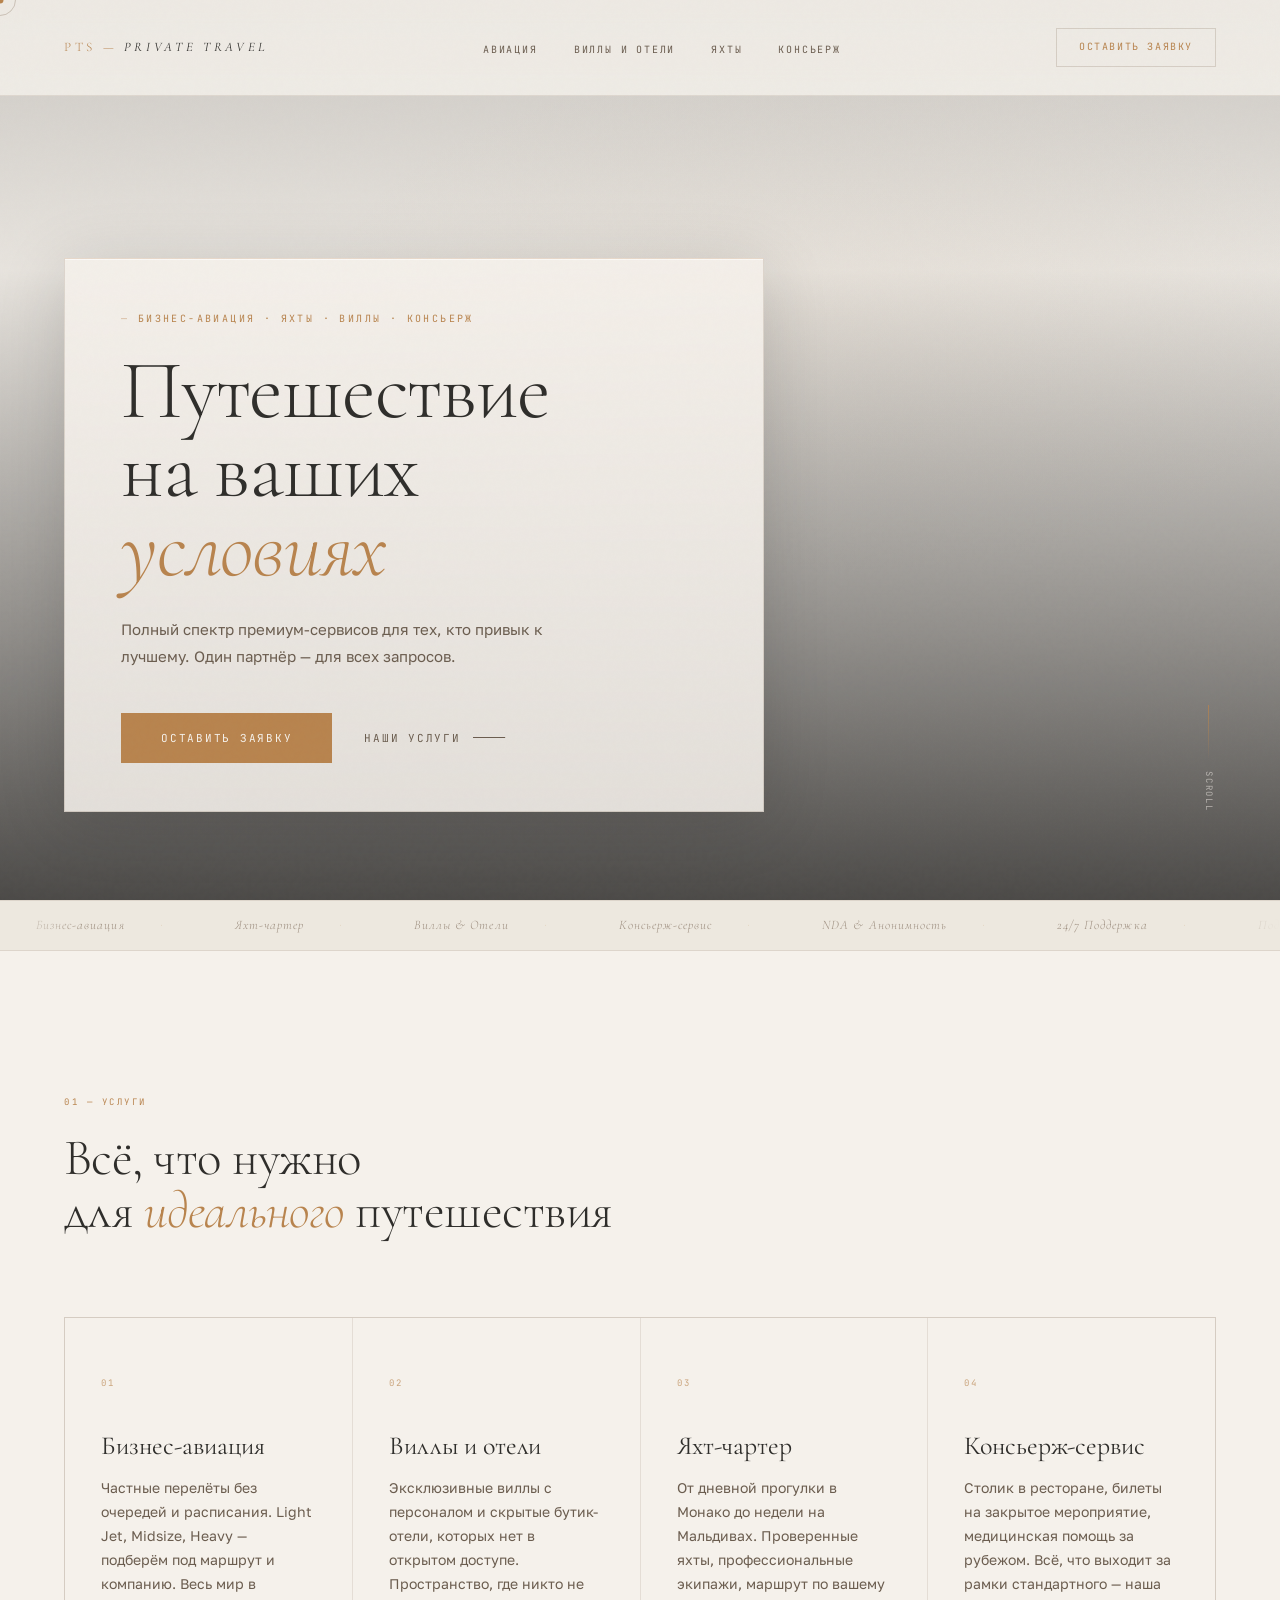
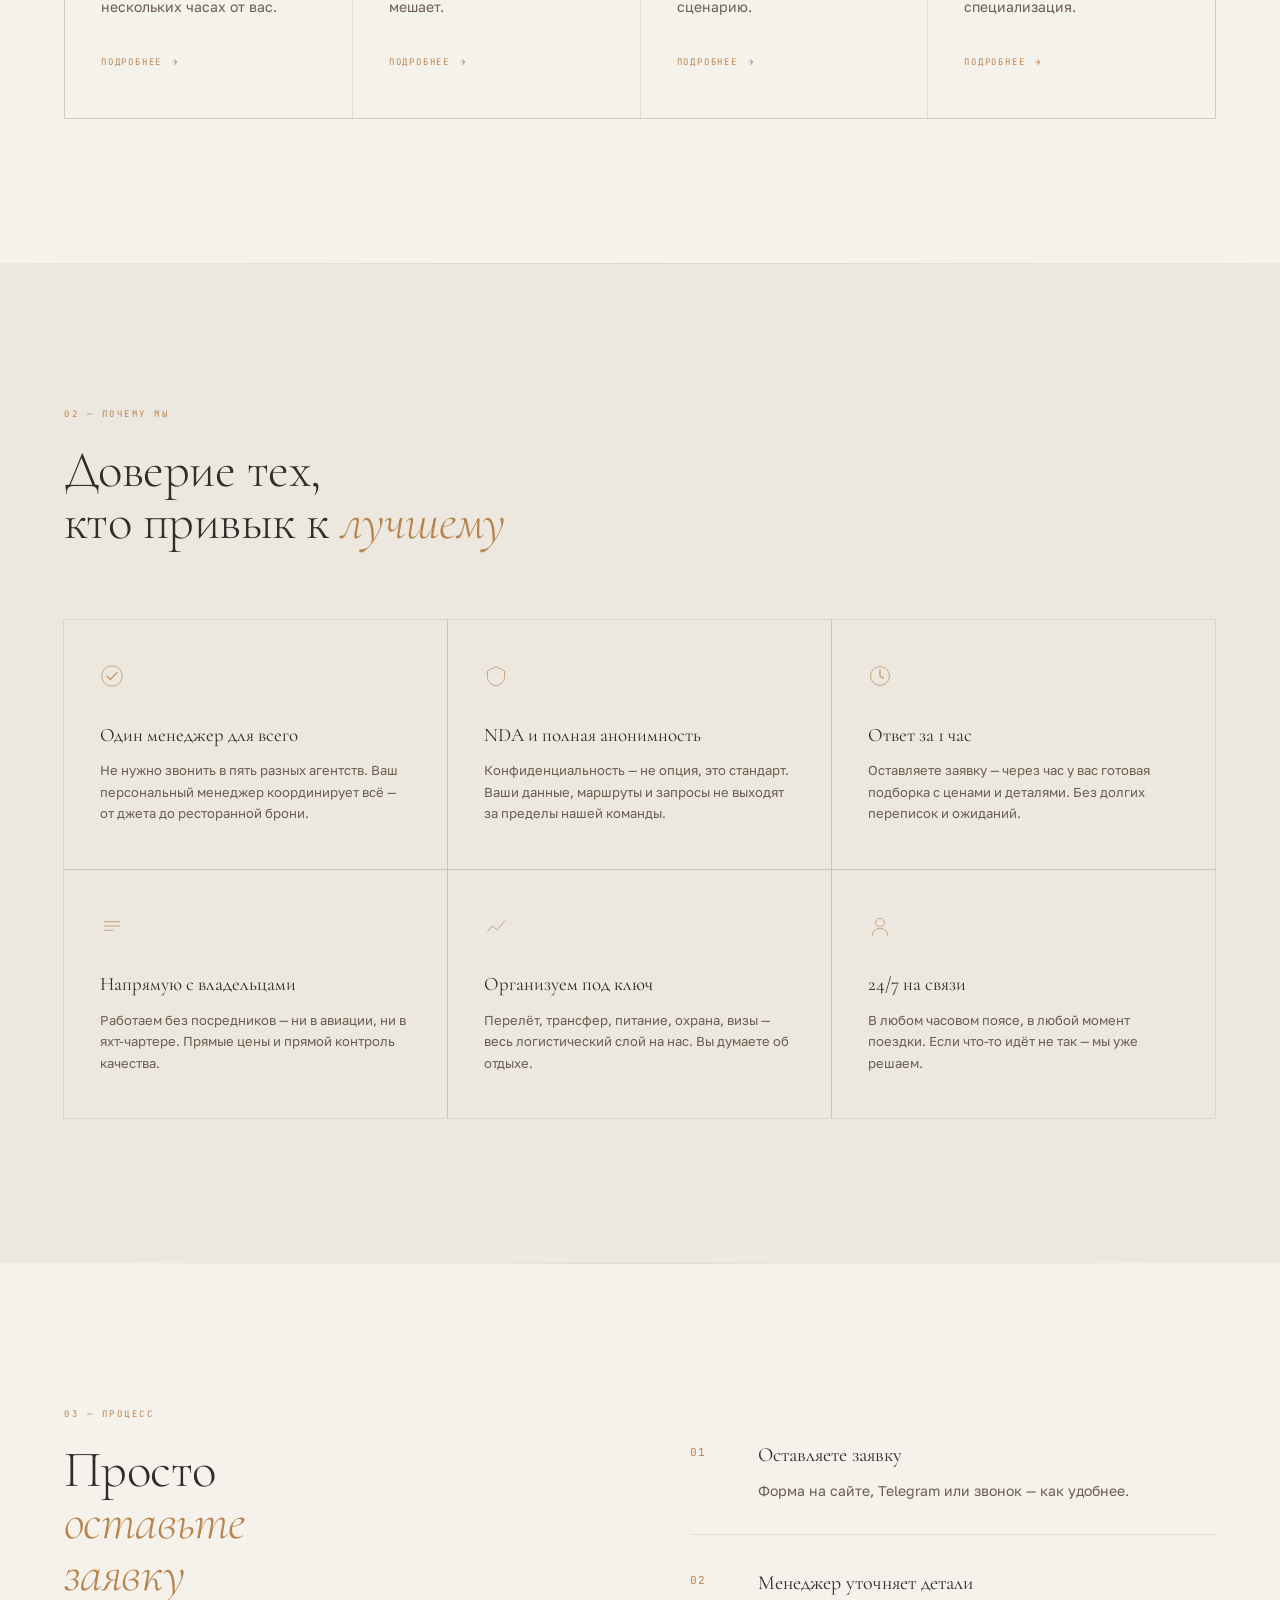
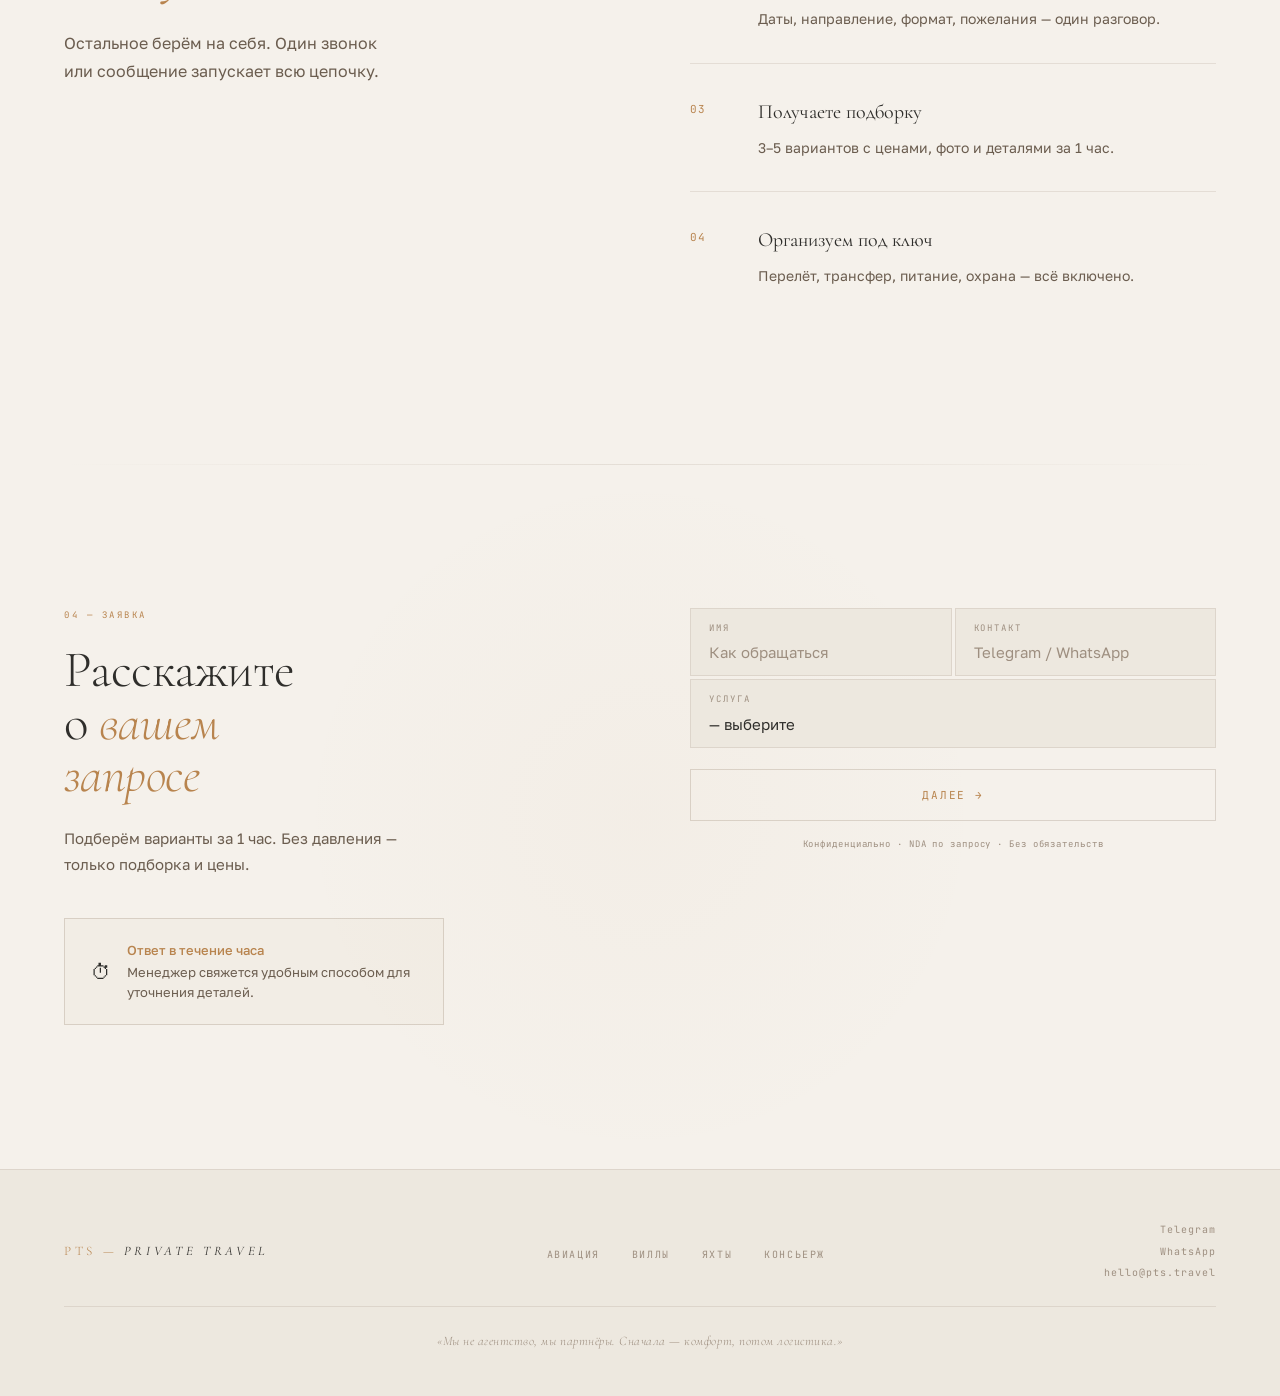
==== commit 5b2410d4: "UI overhaul: light theme, Golos Text, hero glass cards, multi-step form - Switch to warm ivory light" ====
--- a/index.html
+++ b/index.html
@@ -139,12 +139,14 @@
 <!-- HERO -->
 <section class="hero">
   <div class="hero-bg" style="background-image: url('https://images.unsplash.com/photo-1506905925346-21bda4d32df4?w=1920&q=80');"></div>
-  <span class="hero-label">Бизнес-авиация · Яхты · Виллы · Консьерж</span>
-  <h1 class="hero-title">Путешествие<br>на ваших<br><em>условиях</em></h1>
-  <p class="hero-sub">Полный спектр премиум-сервисов для тех, кто привык к лучшему. Один партнёр — для всех запросов.</p>
-  <div class="hero-actions">
-    <a href="#form" class="btn-primary">Оставить заявку</a>
-    <a href="#services" class="btn-ghost">Наши услуги</a>
+  <div class="hero-glass">
+    <span class="hero-label">Бизнес-авиация · Яхты · Виллы · Консьерж</span>
+    <h1 class="hero-title">Путешествие<br>на ваших<br><em>условиях</em></h1>
+    <p class="hero-sub">Полный спектр премиум-сервисов для тех, кто привык к лучшему. Один партнёр — для всех запросов.</p>
+    <div class="hero-actions">
+      <a href="#form" class="btn-primary">Оставить заявку</a>
+      <a href="#services" class="btn-ghost">Наши услуги</a>
+    </div>
   </div>
   <div class="hero-scroll-indicator">
     <div class="scroll-line"></div>
--- a/style.css
+++ b/style.css
@@ -1,36 +1,37 @@
 /* =============================================
    PTS — Private Travel Services
-   Shared Design System
-   Palette: Charcoal / Warm Brown / Dark Mocha / Honey / Cream
+   Design System — Quiet Luxury / Light Theme
+   Palette: Ivory · Warm Stone · Honey · Charcoal
    ============================================= */
 
-@import url('https://fonts.googleapis.com/css2?family=Cormorant+Garamond:ital,wght@0,300;0,400;0,600;1,300;1,400;1,600&family=Tenor+Sans&family=JetBrains+Mono:wght@300;400&display=swap');
+@import url('https://fonts.googleapis.com/css2?family=Cormorant+Garamond:ital,wght@0,300;0,400;0,600;1,300;1,400;1,600&family=Golos+Text:wght@400;500;600;700&family=JetBrains+Mono:wght@300;400&display=swap');
 
 :root {
-  /* Palette from image */
+  /* Raw palette */
   --charcoal:   #2f2e2b;
   --mocha:      #4a3f32;
   --brown:      #7a6550;
-  --honey:      #c4976a;
-  --cream:      #d8cfc2;
-  --cream-light:#ede8df;
-
-  /* Semantic */
-  --bg:         #2a2925;
-  --bg2:        #312f2b;
-  --bg3:        #3a3730;
-  --surface:    #403d37;
+  --honey:      #b8844e;
+  --honey-lt:   #cc9d6a;
+  --stone:      #d8cfc2;
+  --ivory:      #f5f1eb;
+
+  /* Semantic — light theme */
+  --bg:         #f5f1eb;
+  --bg2:        #ede8df;
+  --bg3:        #e4ddd3;
+  --surface:    #dbd4c8;
   --accent:     var(--honey);
-  --accent-lt:  #d4aa80;
-  --text:       var(--cream-light);
-  --text-muted: #9a8e7e;
-  --text-dim:   #6a6050;
-  --border:     rgba(196,151,106,0.18);
-  --border-dim: rgba(122,101,80,0.25);
+  --accent-lt:  var(--honey-lt);
+  --text:       var(--charcoal);
+  --text-muted: #6b5d4f;
+  --text-dim:   #9e8f80;
+  --border:     rgba(122,101,80,0.22);
+  --border-dim: rgba(122,101,80,0.14);
 
   /* Type */
   --serif: 'Cormorant Garamond', Georgia, serif;
-  --sans:  'Tenor Sans', sans-serif;
+  --sans:  'Golos Text', system-ui, sans-serif;
   --mono:  'JetBrains Mono', monospace;
 }
 
@@ -40,7 +41,7 @@
 body {
   background: var(--bg);
   color: var(--text);
-  font-family: var(--serif);
+  font-family: var(--sans);
   font-size: 18px;
   line-height: 1.65;
   overflow-x: hidden;
@@ -50,31 +51,30 @@
 /* CURSOR */
 .cursor {
   position: fixed;
-  width: 8px; height: 8px;
+  width: 7px; height: 7px;
   background: var(--honey);
   border-radius: 50%;
   pointer-events: none;
   z-index: 9999;
   transform: translate(-50%,-50%);
   transition: width .25s, height .25s;
-  mix-blend-mode: screen;
 }
 .cursor-ring {
   position: fixed;
-  width: 34px; height: 34px;
-  border: 1px solid rgba(196,151,106,.35);
+  width: 32px; height: 32px;
+  border: 1px solid rgba(122,101,80,.3);
   border-radius: 50%;
   pointer-events: none;
   z-index: 9998;
   transform: translate(-50%,-50%);
 }
 
-/* NOISE */
+/* NOISE — very subtle on light */
 body::before {
   content: '';
   position: fixed; inset: 0;
   background-image: url("data:image/svg+xml,%3Csvg viewBox='0 0 200 200' xmlns='http://www.w3.org/2000/svg'%3E%3Cfilter id='n'%3E%3CfeTurbulence type='fractalNoise' baseFrequency='.85' numOctaves='4' stitchTiles='stitch'/%3E%3C/filter%3E%3Crect width='100%25' height='100%25' filter='url(%23n)'/%3E%3C/svg%3E");
-  opacity: .028;
+  opacity: .018;
   pointer-events: none;
   z-index: 9000;
 }
@@ -87,17 +87,18 @@
   display: flex;
   align-items: center;
   justify-content: space-between;
-  padding: 30px 64px;
-  transition: background .4s, padding .4s, border-color .4s, backdrop-filter .4s;
+  padding: 28px 64px;
+  transition: background .4s, padding .4s, border-color .4s, box-shadow .4s;
   border-bottom: 1px solid var(--border-dim);
-  background: rgba(42,41,37,.6);
-  backdrop-filter: blur(14px);
+  background: rgba(245,241,235,.82);
+  backdrop-filter: blur(16px);
+  -webkit-backdrop-filter: blur(16px);
 }
 nav.scrolled {
-  background: rgba(42,41,37,.94);
-  backdrop-filter: blur(24px);
-  padding: 18px 64px;
-  border-bottom-color: rgba(122,101,80,.45);
+  background: rgba(245,241,235,.97);
+  padding: 16px 64px;
+  border-bottom-color: var(--border);
+  box-shadow: 0 1px 24px rgba(74,63,50,.06);
 }
 
 .nav-logo {
@@ -106,11 +107,11 @@
   font-weight: 300;
   letter-spacing: .28em;
   text-transform: uppercase;
-  color: var(--accent-lt);
+  color: var(--honey);
   text-decoration: none;
   line-height: 1;
 }
-.nav-logo span { font-style: italic; color: var(--cream-light); font-weight: 400; }
+.nav-logo span { font-style: italic; color: var(--charcoal); font-weight: 400; }
 
 .nav-links {
   display: flex;
@@ -136,7 +137,7 @@
   background: var(--honey);
   transition: width .3s;
 }
-.nav-links a:hover, .nav-links a.active { color: var(--cream-light); }
+.nav-links a:hover, .nav-links a.active { color: var(--charcoal); }
 .nav-links a:hover::after, .nav-links a.active::after { width: 100%; }
 
 .nav-cta {
@@ -160,7 +161,7 @@
   transition: transform .3s ease;
   z-index: -1;
 }
-.nav-cta:hover { color: var(--bg); }
+.nav-cta:hover { color: var(--ivory); }
 .nav-cta:hover::before { transform: translateX(0); }
 
 /* HAMBURGER mobile */
@@ -196,17 +197,36 @@
   content: '';
   position: absolute; inset: 0;
   background:
-    linear-gradient(180deg, rgba(42,41,37,.25) 0%, rgba(42,41,37,.1) 35%, rgba(42,41,37,.6) 70%, var(--bg) 100%),
-    radial-gradient(ellipse 70% 50% at 65% 35%, rgba(196,151,106,.05) 0%, transparent 60%);
+    linear-gradient(180deg, rgba(10,9,8,.18) 0%, rgba(10,9,8,.06) 30%, rgba(10,9,8,.42) 70%, rgba(10,9,8,.72) 100%),
+    radial-gradient(ellipse 70% 50% at 65% 35%, rgba(184,132,78,.04) 0%, transparent 60%);
+}
+
+/* ── HERO GLASS CARD ── */
+.hero-glass {
+  position: relative;
+  z-index: 1;
+  display: inline-flex;
+  flex-direction: column;
+  padding: 52px 56px 48px;
+  background: rgba(245,241,235,.88);
+  backdrop-filter: blur(20px);
+  -webkit-backdrop-filter: blur(20px);
+  border: 1px solid rgba(122,101,80,.18);
+  border-top-color: rgba(184,132,78,.2);
+  max-width: 700px;
+  box-shadow: 0 8px 64px rgba(10,9,8,.14), inset 0 1px 0 rgba(255,255,255,.6);
+}
+@media (max-width: 640px) {
+  .hero-glass { padding: 32px 28px 28px; max-width: 100%; display: flex; }
 }
 
 .hero-label {
   font-family: var(--mono);
   font-size: 10px;
-  letter-spacing: .22em;
+  letter-spacing: .24em;
   text-transform: uppercase;
   color: var(--honey);
-  margin-bottom: 28px;
+  margin-bottom: 24px;
   opacity: 0;
   animation: fadeUp .8s .3s forwards;
 }
@@ -218,21 +238,22 @@
   font-weight: 300;
   line-height: .95;
   letter-spacing: -.015em;
-  color: var(--cream-light);
-  margin-bottom: 36px;
+  color: var(--charcoal);
+  margin-bottom: 28px;
   max-width: 780px;
   opacity: 0;
   animation: fadeUp .9s .5s forwards;
 }
-.hero-title em { font-style: italic; color: var(--accent-lt); }
+.hero-title em { font-style: italic; color: var(--honey); }
 
 .hero-sub {
-  font-size: 16px;
-  font-weight: 300;
+  font-family: var(--sans);
+  font-size: 15px;
+  font-weight: 400;
   line-height: 1.75;
-  color: rgba(216,207,194,.6);
-  max-width: 500px;
-  margin-bottom: 52px;
+  color: var(--text-muted);
+  max-width: 480px;
+  margin-bottom: 44px;
   opacity: 0;
   animation: fadeUp .9s .7s forwards;
 }
@@ -249,25 +270,25 @@
   font-size: 11px;
   letter-spacing: .16em;
   text-transform: uppercase;
-  color: var(--bg);
+  color: var(--ivory);
   background: var(--honey);
   text-decoration: none;
   padding: 16px 40px;
   transition: all .3s;
 }
-.btn-primary:hover { background: var(--accent-lt); transform: translateY(-2px); }
+.btn-primary:hover { background: var(--honey-lt); transform: translateY(-2px); }
 
 .btn-ghost {
   font-family: var(--mono);
   font-size: 11px;
   letter-spacing: .16em;
   text-transform: uppercase;
-  color: var(--text-dim);
+  color: var(--text-muted);
   text-decoration: none;
   display: flex; align-items: center; gap: 12px;
   transition: color .3s;
 }
-.btn-ghost:hover { color: var(--cream); }
+.btn-ghost:hover { color: var(--charcoal); }
 .btn-ghost::after {
   content: '';
   display: block; width: 48px; height: 1px;
@@ -290,12 +311,12 @@
   font-size: 9px;
   letter-spacing: .2em;
   text-transform: uppercase;
-  color: var(--text-dim);
+  color: rgba(245,241,235,.55);
   writing-mode: vertical-rl;
 }
 .scroll-line {
   width: 1px; height: 56px;
-  background: linear-gradient(to bottom, var(--honey), transparent);
+  background: linear-gradient(to bottom, rgba(184,132,78,.8), transparent);
   animation: scrollPulse 2s ease-in-out infinite;
 }
 
@@ -304,7 +325,7 @@
   overflow: hidden;
   border-top: 1px solid var(--border-dim);
   border-bottom: 1px solid var(--border-dim);
-  padding: 16px 0;
+  padding: 14px 0;
   background: var(--bg2);
   position: relative;
 }
@@ -326,23 +347,23 @@
   white-space: nowrap;
   font-family: var(--serif);
   font-style: italic;
-  font-size: 14px;
+  font-size: 13px;
   font-weight: 300;
   color: var(--text-dim);
-  letter-spacing: .06em;
+  letter-spacing: .08em;
   padding: 0 36px;
   display: flex; align-items: center; gap: 36px;
 }
 .marquee-item::after {
   content: '◆';
-  font-size: 5px;
+  font-size: 4px;
   color: var(--honey);
-  opacity: .5;
+  opacity: .45;
 }
 
 /* ── SECTION COMMONS ── */
 .section {
-  padding: 128px 64px;
+  padding: 144px 64px;
   position: relative;
 }
 .section + .section::before,
@@ -359,81 +380,81 @@
 .section-label {
   display: block;
   font-family: var(--mono);
-  font-size: 10px;
-  letter-spacing: .24em;
+  font-size: 9px;
+  letter-spacing: .28em;
   text-transform: uppercase;
   color: var(--honey);
-  margin-bottom: 20px;
+  margin-bottom: 22px;
 }
 .section-title {
   font-family: var(--serif);
-  font-size: clamp(36px, 4vw, 68px);
+  font-size: clamp(38px, 4vw, 72px);
   font-weight: 300;
   line-height: 1.02;
   letter-spacing: -.01em;
-  color: var(--cream-light);
-}
-.section-title em { font-style: italic; color: var(--accent-lt); }
+  color: var(--charcoal);
+}
+.section-title em { font-style: italic; color: var(--honey); }
 
 /* ── SERVICES GRID (index) ── */
 .services-grid {
   display: grid;
   grid-template-columns: repeat(4, 1fr);
-  gap: 2px;
-  margin-top: 72px;
+  gap: 1px;
+  margin-top: 80px;
+  background: var(--border-dim);
+  border: 1px solid var(--border-dim);
 }
 .service-card {
   position: relative;
-  padding: 52px 36px 44px;
-  background: var(--bg2);
+  padding: 56px 36px 48px;
+  background: var(--bg);
   border-top: 2px solid transparent;
   transition: all .4s;
   text-decoration: none;
   display: flex; flex-direction: column;
-  min-height: 340px;
+  min-height: 360px;
   overflow: hidden;
 }
 .service-card::before {
   content: '';
   position: absolute; inset: 0;
-  background: radial-gradient(ellipse at 50% 0%, rgba(196,151,106,.07) 0%, transparent 65%);
+  background: radial-gradient(ellipse at 50% 0%, rgba(184,132,78,.06) 0%, transparent 65%);
   opacity: 0; transition: opacity .4s;
 }
-.service-card:hover { border-top-color: var(--honey); background: var(--bg3); }
+.service-card:hover { border-top-color: var(--honey); background: var(--bg2); }
 .service-card:hover::before { opacity: 1; }
 
 .service-card-num {
   font-family: var(--mono);
-  font-size: 10px;
-  letter-spacing: .2em;
-  color: var(--text-dim);
-  margin-bottom: 36px;
-}
-.service-card-icon {
-  font-size: 32px;
-  margin-bottom: 20px;
-  display: block;
-}
+  font-size: 9px;
+  letter-spacing: .24em;
+  color: var(--honey);
+  margin-bottom: 40px;
+  opacity: .7;
+}
+.service-card-icon { display: none; }
+
 .service-card-name {
   font-family: var(--serif);
-  font-size: 24px;
+  font-size: 26px;
   font-weight: 400;
-  color: var(--cream-light);
+  color: var(--charcoal);
   margin-bottom: 16px;
   line-height: 1.15;
 }
 .service-card-desc {
   font-size: 14px;
-  font-weight: 300;
+  font-weight: 400;
   color: var(--text-muted);
-  line-height: 1.65;
+  line-height: 1.7;
   flex: 1;
 }
 .service-card-link {
-  margin-top: 32px;
-  font-family: var(--mono);
-  font-size: 10px;
-  letter-spacing: .16em;
+  margin-top: 36px;
+  font-family: var(--mono);
+  font-size: 9px;
+  letter-spacing: .2em;
   text-transform: uppercase;
   color: var(--honey);
   display: flex; align-items: center; gap: 10px;
@@ -446,33 +467,35 @@
 .why-grid {
   display: grid;
   grid-template-columns: repeat(3, 1fr);
-  gap: 2px;
-  margin-top: 64px;
+  gap: 0;
+  margin-top: 72px;
 }
 .why-item {
-  padding: 40px 32px;
-  background: var(--bg);
-  transition: background .3s;
-}
-.why-item:hover { background: var(--bg3); }
-.why-item svg { width: 28px; height: 28px; margin-bottom: 20px; }
+  padding: 44px 36px;
+  background: transparent;
+  border: 1px solid var(--border-dim);
+  margin: -1px 0 0 -1px;
+  transition: background .3s, border-color .3s;
+}
+.why-item:hover { background: var(--bg3); border-color: var(--border); }
+.why-item svg { width: 24px; height: 24px; margin-bottom: 22px; }
 .why-item-title {
   font-family: var(--serif);
-  font-size: 18px;
+  font-size: 19px;
   font-weight: 400;
-  color: var(--cream-light);
+  color: var(--charcoal);
   margin-bottom: 10px;
 }
 .why-item-text {
   font-size: 13px;
-  font-weight: 300;
+  font-weight: 400;
   color: var(--text-muted);
-  line-height: 1.6;
+  line-height: 1.65;
 }
 
 /* ── FORM SECTION ── */
 .form-section {
-  padding: 128px 64px;
+  padding: 144px 64px;
   position: relative;
   overflow: hidden;
 }
@@ -488,7 +511,7 @@
   top: 50%; left: 50%;
   transform: translate(-50%,-50%);
   width: 700px; height: 700px;
-  background: radial-gradient(circle, rgba(196,151,106,.04) 0%, transparent 70%);
+  background: radial-gradient(circle, rgba(184,132,78,.03) 0%, transparent 70%);
   pointer-events: none;
 }
 
@@ -502,7 +525,7 @@
 .form-left { position: relative; z-index: 1; }
 .form-left .section-title { margin-bottom: 24px; }
 .form-left p {
-  font-size: 16px; font-weight: 300;
+  font-size: 15px; font-weight: 400;
   color: var(--text-muted);
   line-height: 1.75;
   margin-bottom: 40px;
@@ -513,14 +536,14 @@
   display: flex; align-items: center; gap: 16px;
   padding: 22px 26px;
   border: 1px solid var(--border);
-  background: rgba(196,151,106,.04);
+  background: rgba(184,132,78,.04);
   max-width: 380px;
 }
-.form-badge-icon { font-size: 22px; flex-shrink: 0; }
-.form-badge-text { font-size: 13px; font-weight: 300; color: var(--text-muted); line-height: 1.5; }
+.form-badge-icon { font-size: 20px; flex-shrink: 0; }
+.form-badge-text { font-size: 13px; font-weight: 400; color: var(--text-muted); line-height: 1.5; }
 .form-badge-text strong {
-  display: block; font-weight: 400;
-  color: var(--accent-lt); font-size: 14px;
+  display: block; font-weight: 500;
+  color: var(--honey); font-size: 13px;
   margin-bottom: 3px;
 }
 
@@ -532,7 +555,7 @@
   font-size: 9px; letter-spacing: .22em;
   text-transform: uppercase;
   color: var(--text-dim);
-  padding: 13px 18px 0;
+  padding: 12px 18px 0;
   background: var(--bg2);
   border: 1px solid var(--border-dim);
   border-bottom: none;
@@ -547,26 +570,26 @@
   background: var(--bg2);
   border: 1px solid var(--border-dim);
   border-top: none;
-  color: var(--cream-light);
-  font-family: var(--serif);
-  font-size: 16px; font-weight: 300;
-  padding: 8px 18px 16px;
+  color: var(--charcoal);
+  font-family: var(--sans);
+  font-size: 15px; font-weight: 400;
+  padding: 8px 18px 14px;
   outline: none; width: 100%;
   transition: border-color .3s;
   -webkit-appearance: none; appearance: none;
 }
 input:focus, textarea:focus, select:focus { border-color: var(--border); }
 textarea { resize: none; min-height: 88px; }
-input::placeholder, textarea::placeholder { color: var(--text-dim); font-style: italic; }
+input::placeholder, textarea::placeholder { color: var(--text-dim); font-style: normal; }
 select { cursor: none; }
-select option { background: var(--bg2); color: var(--cream-light); }
+select option { background: var(--bg2); color: var(--charcoal); }
 
 .form-row { display: grid; grid-template-columns: 1fr 1fr; gap: 3px; }
 
 .btn-submit {
   margin-top: 18px;
   background: var(--honey);
-  color: var(--bg);
+  color: var(--ivory);
   border: none;
   font-family: var(--mono);
   font-size: 11px; letter-spacing: .18em;
@@ -575,7 +598,7 @@
   cursor: none; width: 100%;
   transition: all .3s;
 }
-.btn-submit:hover { background: var(--accent-lt); transform: translateY(-2px); }
+.btn-submit:hover { background: var(--honey-lt); transform: translateY(-2px); }
 
 .form-fine {
   font-family: var(--mono);
@@ -596,14 +619,15 @@
 .form-success h3 {
   font-family: var(--serif);
   font-size: 32px; font-weight: 300;
-  color: var(--cream-light); margin-bottom: 16px;
-}
-.form-success p { font-size: 15px; font-weight: 300; color: var(--text-muted); }
+  color: var(--charcoal); margin-bottom: 16px;
+}
+.form-success p { font-size: 15px; font-weight: 400; color: var(--text-muted); }
 
 /* ── FOOTER ── */
 footer {
   padding: 52px 64px 44px;
   border-top: 1px solid var(--border-dim);
+  background: var(--bg2);
   display: flex; align-items: center;
   justify-content: space-between;
   flex-wrap: wrap; gap: 24px;
@@ -612,9 +636,9 @@
   font-family: var(--serif);
   font-size: 13px; font-weight: 300;
   letter-spacing: .28em; text-transform: uppercase;
-  color: var(--accent-lt); text-decoration: none;
-}
-.footer-logo span { font-style: italic; color: var(--cream-light); font-weight: 400; }
+  color: var(--honey); text-decoration: none;
+}
+.footer-logo span { font-style: italic; color: var(--charcoal); font-weight: 400; }
 
 .footer-nav {
   display: flex; gap: 32px; list-style: none;
@@ -672,7 +696,7 @@
 /* REVEAL */
 .reveal {
   opacity: 0;
-  transform: translateY(28px);
+  transform: translateY(24px);
   transition: opacity .7s ease, transform .7s ease;
 }
 .reveal.visible { opacity: 1; transform: translateY(0); }
@@ -685,8 +709,8 @@
 @media (max-width: 1100px) {
   nav, nav.scrolled { padding-left: 36px; padding-right: 36px; }
   .hero { padding: 0 36px 72px; }
-  .section { padding: 96px 36px; }
-  .form-section { padding: 96px 36px; }
+  .section { padding: 112px 36px; }
+  .form-section { padding: 112px 36px; }
   .form-section::before { left: 36px; right: 36px; }
   footer { padding: 44px 36px 36px; }
   .services-grid { grid-template-columns: repeat(2, 1fr); }
